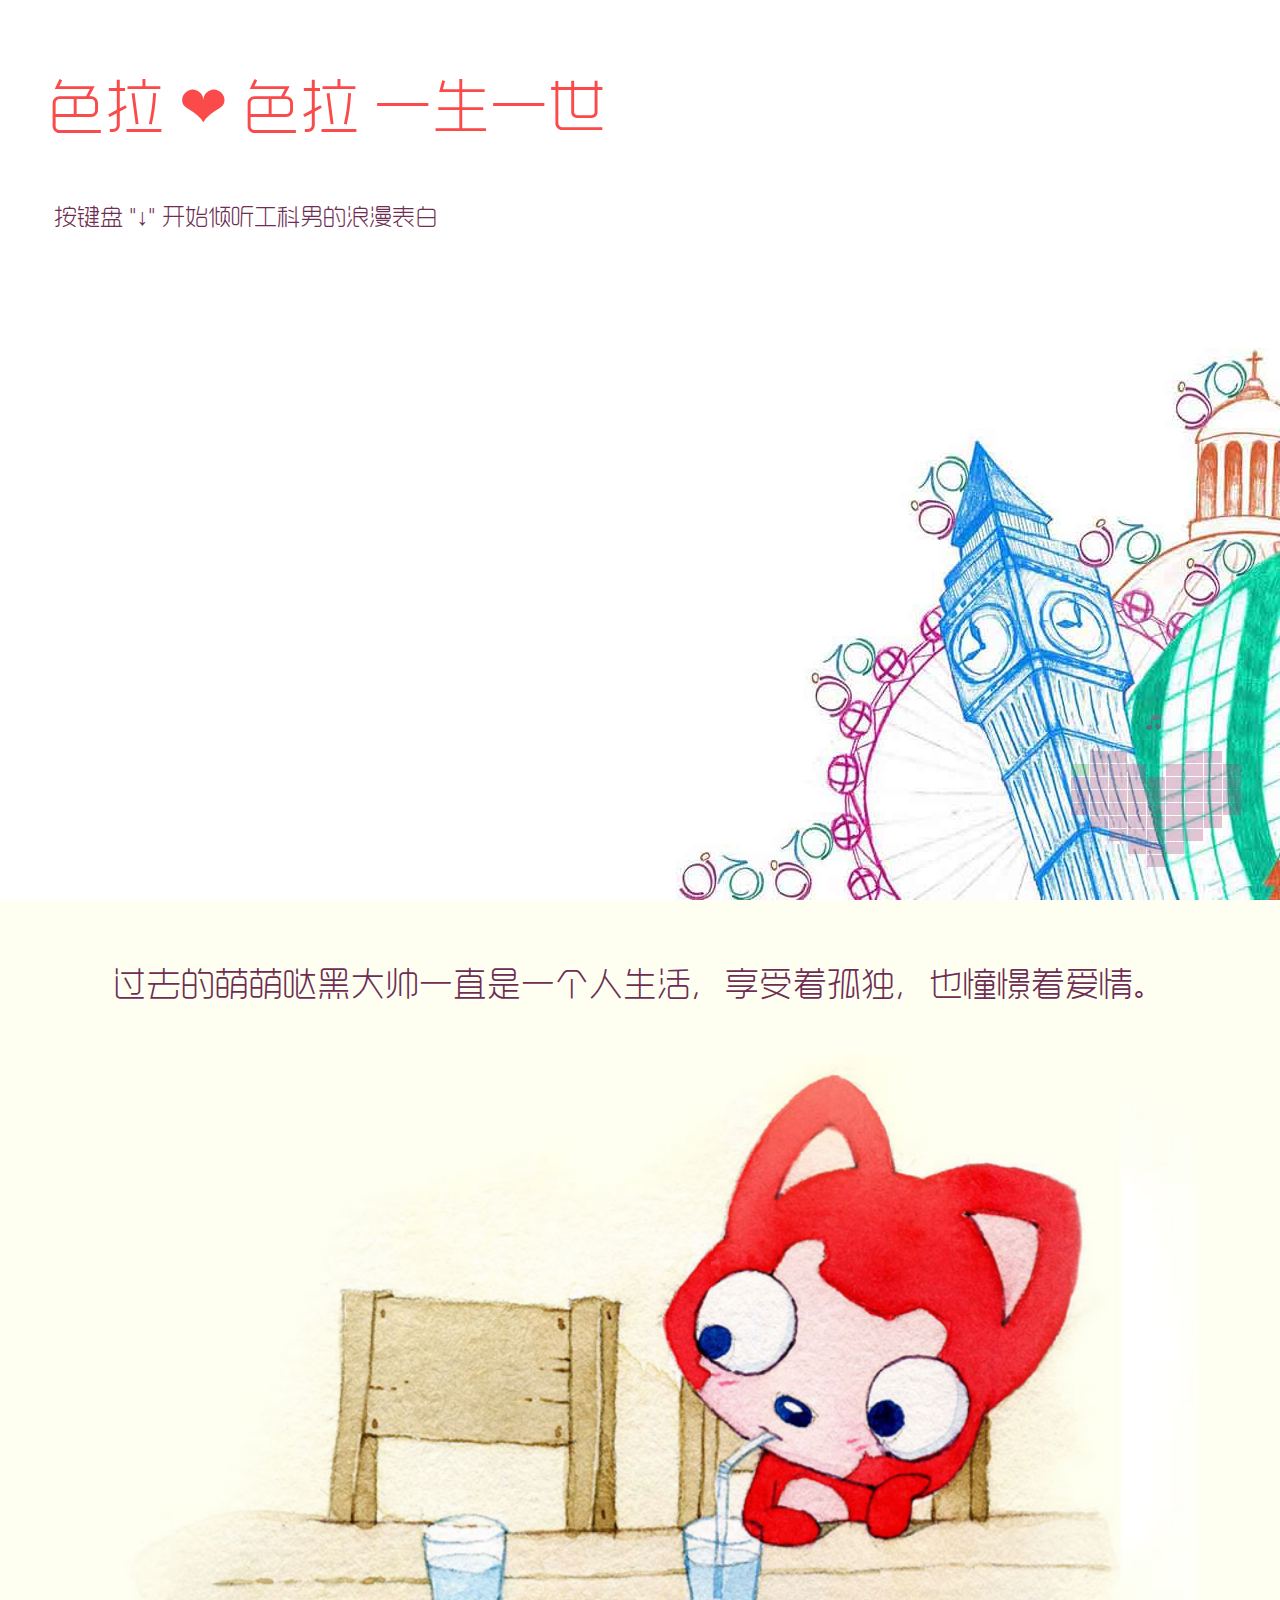
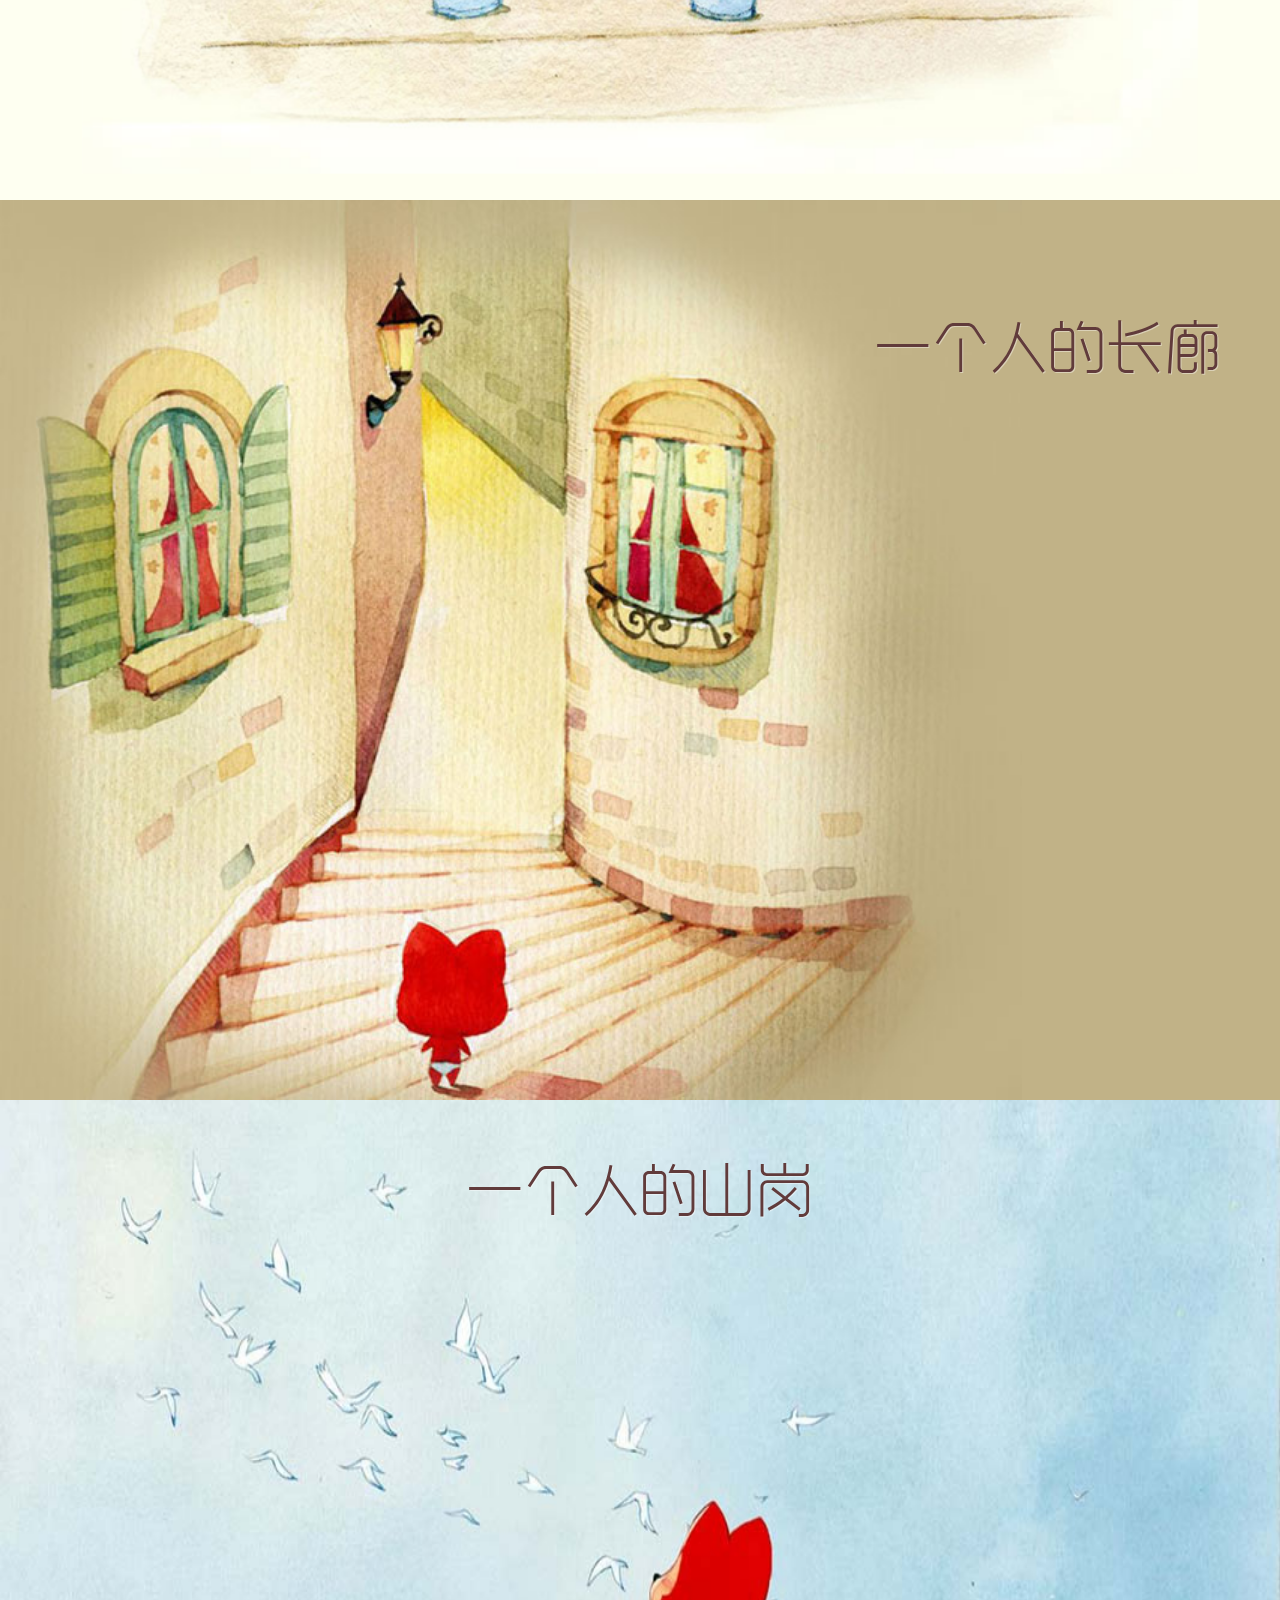
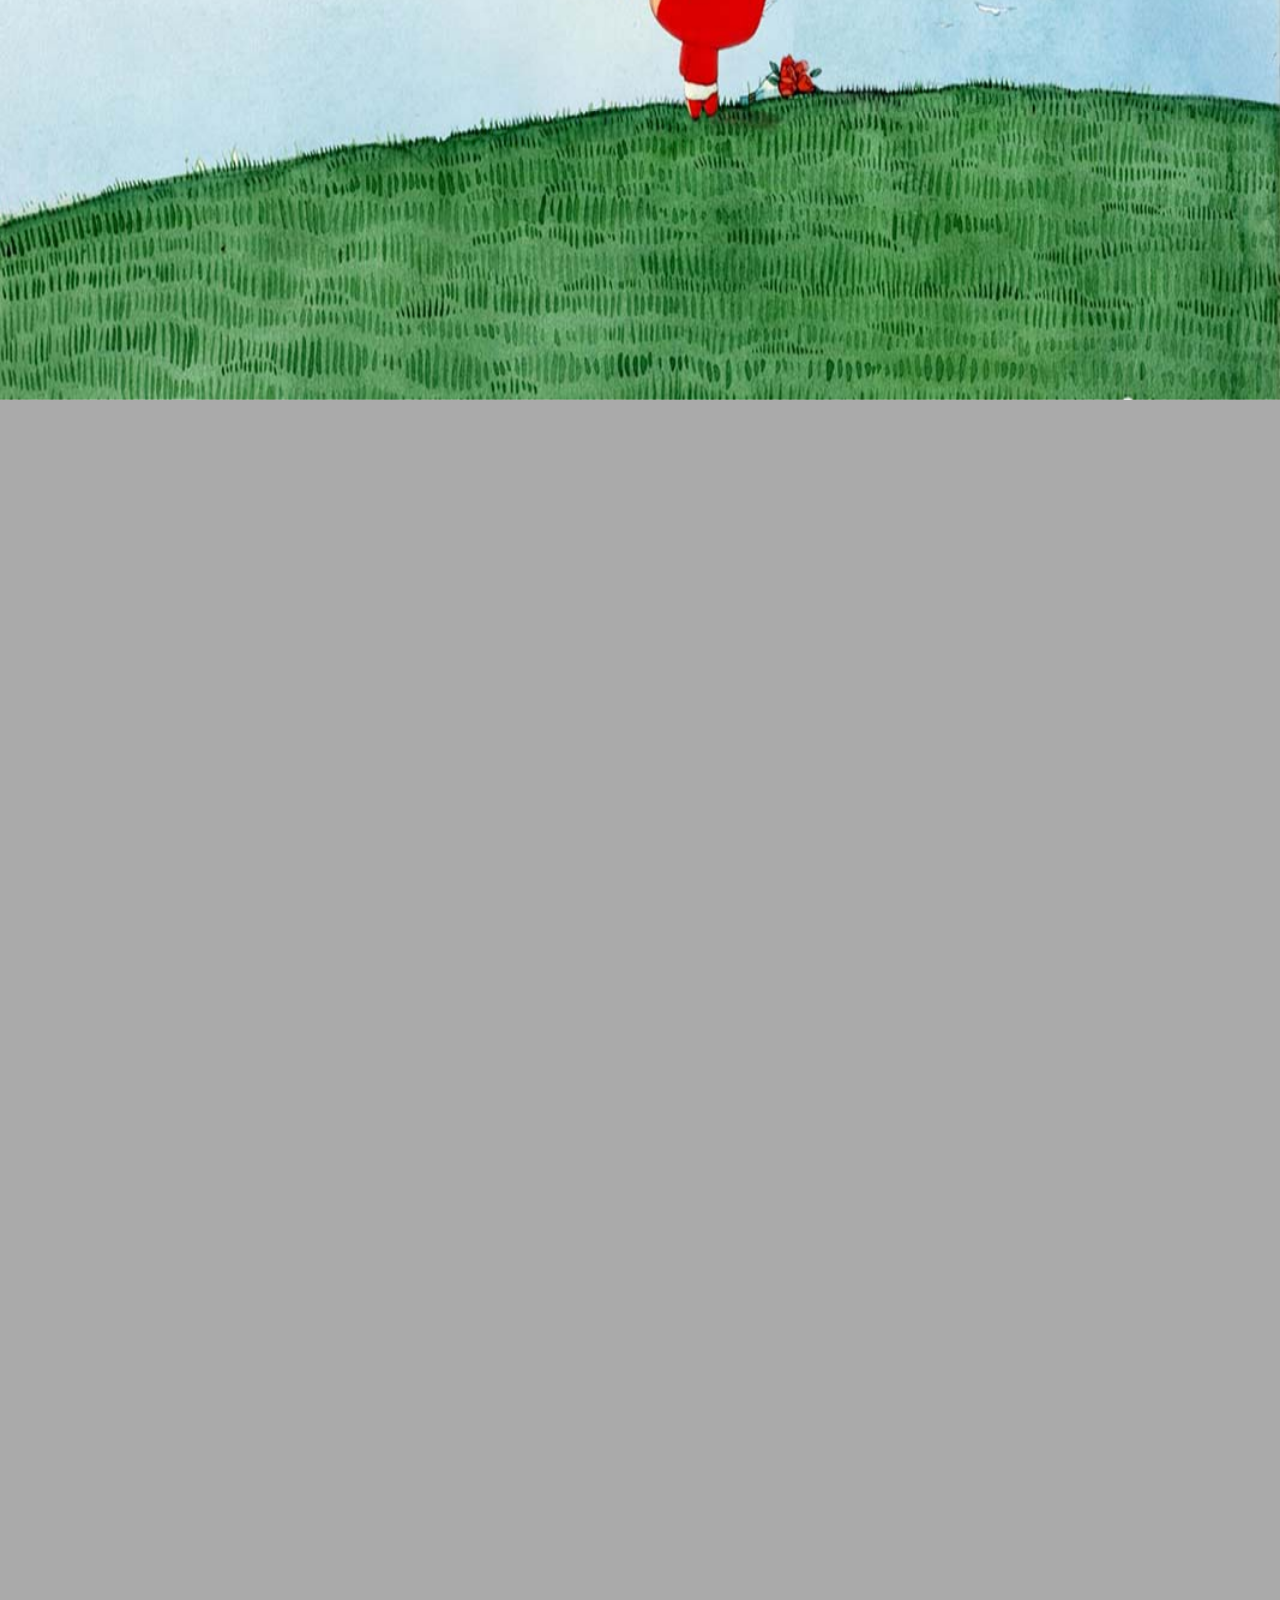
==== index.htm @ 1bc56879 "m" ====
<html><!DOCTYPE HTML>
<!--[if IE 6]>
<html id="ie6" class="ie ie6 lt-ie9">
<![endif]-->
<!--[if IE 7]>
<html id="ie7" class="ie ie7 lt-ie9">
<![endif]-->
<!--[if IE 8]>
<html id="ie8" class="ie ie8 lt-ie9">
<![endif]-->
<!--[if gte IE 9]>
<html class="ie ie9">
<![endif]-->
<!--[if !(IE)]><!-->
<html>
<!--<![endif]-->
<head>
	<meta http-equiv='Pragma' content='no-cache' />
	<meta charset="UTF-8">
	<meta name="viewport" content="width=device-width, minimum-scale=1.0, maximum-scale=1.0, user-scalable=no">
	<meta name="author" content="DSX,工科男表白,浪漫表白,表白网站">
	<meta name="description" content="这是萌萌哒黑大帅为色拉表白制作的表白网站">
	<title>色拉X LOVE 色拉X</title>
	<link rel="stylesheet" href="all.min.css" >
</head>
<body>
	<div class="flowtime">
		<div class="ft-section section-1" data-id="section-1">
			<div id="/section-1/page-1" class="ft-page page-1" data-id="page-1">
				<p class="text1"><span id="text-75" contenteditable="true">色拉</span> ❤ <span id="text-76" contenteditable="true">色拉</span> <span id="text-77" contenteditable="true">一生一世</span></p>
				<p class="text2">按键盘 "↓" <span id="text-78" contenteditable="true">开始倾听工科男的浪漫表白</span></p>
			</div>
			<div id="/section-1/page-2" class="ft-page page-2" data-id="page-2">
				<p class="top-text" id="text-1" contenteditable="true">过去的萌萌哒黑大帅一直是一个人生活，享受着孤独，也憧憬着爱情。</p>
				<img src="img/iali63.jpg" tppabs="img/iali63.jpg"  alt="过去的萌萌哒黑大帅一直是一个人生活，享受着孤独，也憧憬着爱情。" />
			</div>
			<div id="/section-1/page-3" class="ft-page page-3 left-img" data-id="page-3">
				<h2 class="text" id="text-2" contenteditable="true">一个人的长廊</h2>
				<img src="img/iali35.jpg" tppabs="img/iali35.jpg"  alt="一个人的长廊"/>
			</div>
			<div id="/section-1/page-4" class="ft-page page-4 full-img" data-id="page-4">
				<h2 class="center-text" id="text-3" contenteditable="true">一个人的山岗</h2>
				<img src="img/iali6.jpg" tppabs="img/iali6.jpg"  alt="一个人的山岗" />
			</div>
		</div>
		<div class="ft-section section-2" data-id="section-2">
			<div id="/section-2/page-1" class="ft-page page-5 full-img" data-id="page-1">
				<h2 class="center-text" id="text-4" contenteditable="true">一个人的地铁</h2>
				<img src="img/iali19.jpg" tppabs="img/iali19.jpg"  alt="一个人的地铁" />
			</div>
			<div id="/section-2/page-2" class="ft-page page-6" data-id="page-2">
				<h2 class="center-text" id="text-5" contenteditable="true">一个人的游乐场</h2>
				<img src="img/iali29.jpg" tppabs="img/iali29.jpg" alt="一个人的游乐场"/>
			</div>
			<div id="/section-2/page-3" class="ft-page page-7" data-id="page-3">
				<h3 id="text-6" contenteditable="true">但他依然乐观，微笑着，等待着</h3>
				<img src="img/iali60.jpg" tppabs="img/iali60.jpg"  alt="但他依然乐观，微笑着，等待着"/>
			</div>
			<div id="/section-2/page-4" class="ft-page page-8 full-img" data-id="page-4">
				<h3 id="text-7" contenteditable="true">生活难免有风风雨雨</h3>
				<img src="img/iali51.jpg" tppabs="img/iali51.jpg" alt="生活难免有风风雨雨" />
			</div>
			<div id="/section-2/page-5" class="ft-page page-9" data-id="page-5">
				<h3 id="text-8" contenteditable="true">他总是能够轻松的应对</h3>
				<img src="img/iali5.jpg" tppabs="img/iali5.jpg" />
			</div>
			<div id="/section-2/page-6" class="ft-page page-10" data-id="page-6">
				<h3 id="text-9" contenteditable="true">并且面带阳光、自信的笑容</h3>
				<img src="img/iali22.jpg" tppabs="img/iali22.jpg" />
			</div>
		</div>
		<div class="ft-section section-3" data-id="section-3">
			<div id="/section-3/page-1" class="ft-page page-11 full-img" data-id="page-1">
				<h3 id="text-10" contenteditable="true">生活也不会总是一帆风顺</h3>
				<img src="img/iali24.jpg" tppabs="img/iali24.jpg"  />
			</div>
			<div id="/section-3/page-2" class="ft-page page-12" data-id="page-2">
				<h3><span id="text-11" contenteditable="true">但他每次都能勇敢的面对</span><br /><span id="text-12" contenteditable="true">随时准备接受生活的挑战</span></h3>
				<img src="img/iali25.jpg" tppabs="img/iali25.jpg" />
			</div>
			<div id="/section-3/page-3" class="ft-page page-13" data-id="page-3">
				<img src="img/iali64.jpg" tppabs="img/iali64.jpg" alt='可是小明的爱情又在哪里呢？' />
				<h3 id="text-13" contenteditable="true">可是萌萌哒黑大帅的爱情又在哪里呢？</h3>
			</div>
			<div id="/section-3/page-4" class="ft-page page-14 left-img" data-id="page-4">
				<h3 id="text-14" contenteditable="true">在镜子里面吗？他不敢相信</h3>
				<img src="img/iali46.jpg" tppabs="img/iali46.jpg" />
			</div>
			<div id="/section-3/page-5" class="ft-page page-15 left-img" data-id="page-5">
				<h3><span id="text-15" contenteditable="true">他去问大树，我的爱情在哪里？</span><br /><span id="text-16" contenteditable="true">大树告诉他，也许就在不远的地方</span></h3>
				<img src="img/iali45.jpg" tppabs="img/iali45.jpg" />
			</div>
			<div id="/section-3/page-6" class="ft-page page-16 left-img" data-id="page-6">
				<h3><span id="text-17" contenteditable="true">于是，萌萌哒黑大帅一个人继续向前走</span><br /><span id="text-18" contenteditable="true">走在茫茫的雪地上</span></h3>
				<img src="img/iali66.jpg" tppabs="img/iali66.jpg" />
			</div>
			<div id="/section-3/page-7" class="ft-page page-17 top-text" data-id="page-7">
				<h3 id="text-19" contenteditable="true">直到有一天萌萌哒黑大帅与色拉相遇了</h3>
				<img src="img/iali16.jpg" tppabs="img/iali16.jpg" />
			</div>
		</div>
		<div class="ft-section section-4" data-id="section-4">
			<div id="/section-4/page-1" class="ft-page page-18 full-img" data-id="page-1">
				<p class="text" id="text-20" contenteditable="true">萌萌哒黑大帅喜欢色拉，非常非常的喜欢，因为色拉的出现，萌萌哒黑大帅脸上有了更加灿烂的笑容</p>
				<img src="img/iali11.jpg" tppabs="img/iali11.jpg"  />
			</div>
			<div id="/section-4/page-2" class="ft-page page-19" data-id="page-2">
				<h3 id="text-21" contenteditable="true">可是色拉会喜欢萌萌哒黑大帅吗？</h3>
				<img src="img/iali75.jpg" tppabs="img/iali75.jpg" />
			</div>
			<div id="/section-4/page-3" class="ft-page page-20" data-id="page-3">
				<img src="img/iali59.png" tppabs="img/iali59.png" />
				<h3 id="text-22" contenteditable="true">萌萌哒黑大帅想。。。</h3>
				<img src="img/iali9.jpg" tppabs="img/iali9.jpg" />
			</div>
			<div id="/section-4/page-4" class="ft-page page-21" data-id="page-4">
				<h3 id="text-23" contenteditable="true">萌萌哒黑大帅想和色拉在一起</h3>
				<img src="img/iali59.png" tppabs="img/iali59.png" />
			</div>
			<div id="/section-4/page-5" class="ft-page page-22 left-img" data-id="page-5">
				<h3 id="text-24" contenteditable="true">然后萌萌哒黑大帅会经常去找色拉</h3>
				<img src="img/iali4.jpg" tppabs="img/iali4.jpg" />
			</div>
			<div id="/section-4/page-6" class="ft-page page-23 left-img" data-id="page-6">
				<h3 id="text-25" contenteditable="true">然后两个人一起出去玩</h3>
				<img src="img/iali44.jpg" tppabs="img/iali44.jpg" />
			</div>
			<div id="/section-4/page-7" class="ft-page page-24 full-img" data-id="page-7">	
				<h3 id="text-26" contenteditable="true">晚上萌萌哒黑大帅会把色拉送回家</h3>
				<img src="img/iali32.jpg" tppabs="img/iali32.jpg" />
			</div>
		</div>
		<div class="ft-section section-5" data-id="section-5">
			<div id="/section-5/page-1" class="ft-page page-25 left-img" data-id="page-1">
				<h3><span id="text-27" contenteditable="true">直到很晚</span><br /><span id="text-28" contenteditable="true">色拉再一个人回家</span></h3>
				<img src="img/iali37.jpg" tppabs="img/iali37.jpg" />
			</div>
			<div id="/section-5/page-2" class="ft-page page-26 top-text" data-id="page-2">
				<h3 id="text-29" contenteditable="true">然后高兴地进入梦乡，在梦中还会和色拉在一起</h3>
				<img src="img/iali10.gif" tppabs="img/iali10.gif" />
			</div>
			<div id="/section-5/page-3" class="ft-page page-27" data-id="page-3">
				<h3 id="text-30" contenteditable="true">萌萌哒黑大帅想成为了色拉的逛街助手</h3>
				<img src="img/iali67.jpg" tppabs="img/iali67.jpg"  />
			</div>
			<div id="/section-5/page-4" class="ft-page page-28" data-id="page-4">
				<h3 id="text-31" contenteditable="true">然后，萌萌哒黑大帅和色拉一起去很多地方玩</h3>
				<img src="img/iali40.jpg" tppabs="img/iali40.jpg" />
			</div>
			<div id="/section-5/page-5" class="ft-page page-29" data-id="page-5">
				<h3 id="text-32" contenteditable="true">萌萌哒黑大帅也想和色拉一块成为一对吃货</h3>
				<img src="img/iali12.jpg" tppabs="img/iali12.jpg" />
			</div>
			<div id="/section-5/page-6" class="ft-page page-30" data-id="page-6">
				<h3 id="text-33" contenteditable="true">再然后，他们会搬到了一起</h3>
				<img src="img/iali76.gif" tppabs="img/iali76.gif" />
			</div>
			<div id="/section-5/page-7" class="ft-page page-31" data-id="page-7">
				<h3 id="text-34" contenteditable="true">再然后，色拉会开始学习她的技能</h3>
				<img src="img/iali77.jpg" tppabs="img/iali77.jpg" />
			</div>
		</div>
		<div class="ft-section section-6" data-id="section-6">
			<div id="/section-6/page-1" class="ft-page page-32" data-id="page-1">
				<h3 id="text-35" contenteditable="true">煮饭</h3>
				<img src="img/iali62.jpg" tppabs="img/iali62.jpg"  />
			</div>
			<div id="/section-6/page-2" class="ft-page page-33 top-text" data-id="page-2">
				<h3 id="text-36" contenteditable="true">那时候，每天早上，他们吃着自己做的美食</h3>
				<img src="img/iali3.jpg" tppabs="img/iali3.jpg" />
			</div>
			<div id="/section-6/page-3" class="ft-page page-34 left-img" data-id="page-3">
				<h3 id="text-37" contenteditable="true">然后在同一个站台，高高兴兴的一起上班</h3>
			</div>
			<div id="/section-6/page-4" class="ft-page page-35" data-id="page-4">
				<h3><span id="text-38" contenteditable="true">萌萌哒黑大帅会感觉自己好幸福。</span><br /><span id="text-39" contenteditable="true">因为自己有了家</span><br /><span id="text-40" contenteditable="true">那个有色拉在的地方</span></h3>
				<img src="img/iali8.gif" tppabs="img/iali8.gif" />
			</div>
			<div id="/section-6/page-5" class="ft-page page-36 full-img" data-id="page-5">
				<h3 id="text-41" contenteditable="true">他们可能偶尔也会吵架</h3>
				<img src="img/iali31.jpg" tppabs="img/iali31.jpg" />
			</div>
			<div id="/section-6/page-6" class="ft-page page-37 left-img" data-id="page-6">
				<h3 id="text-42" contenteditable="true">萌萌哒黑大帅不想这样</h3>
				<img src="img/iali49.jpg" tppabs="img/iali49.jpg" />
			</div>
			<div id="/section-6/page-7" class="ft-page page-38 bottom-text" data-id="page-7">
				<img src="img/iali21.jpg" tppabs="img/iali21.jpg" />
				<h3 id="text-43" contenteditable="true">一定是我有什么做的不对，萌萌哒黑大帅会这么想</h3>
			</div>
		</div>
		<div class="ft-section section-7" data-id="section-7">
			<div id="/section-7/page-1" class="ft-page page-39 left-img" data-id="page-1">
				<h3 id="text-44" contenteditable="true">如果没有色拉在身边，窗外就没有风景</h3>
				<img src="img/iali2.jpg" tppabs="img/iali2.jpg" />
			</div>
			<div id="/section-7/page-2" class="ft-page page-40" data-id="page-2">
				<h3 id="text-45" contenteditable="true">如果没有色拉在身后</h3>
				<img src="img/iali14.jpg" tppabs="img/iali14.jpg"  />
			</div>
			<div id="/section-7/page-3" class="ft-page page-41" data-id="page-3">
				<img src="img/iali30_1.jpg" tppabs="img/iali30_1.jpg" class='img1'/>
				<img src="img/iali30_2.jpg" tppabs="img/iali30_2.jpg" class='img2'/>
				<h3 id="text-46" contenteditable="true"> 萌萌哒黑大帅又怎会飞的更高更远</h3>
			</div>
			<div id="/section-7/page-4" class="ft-page page-42" data-id="page-4">
				<h3><span id="text-47" contenteditable="true">萌萌哒黑大帅不想这样。他要为色拉改变自己</span><br /><span id="text-48" contenteditable="true">色拉不知道色拉喜欢什么，但他一定会满足她的一切。</span></h3>
				<img src="img/iali69.jpg" tppabs="img/iali69.jpg"  />
			</div>
			<div id="/section-7/page-5" class="ft-page page-43" data-id="page-5">
				<img src="img/iali42.jpg" tppabs="img/iali42.jpg" />
				<h3 id="text-49" contenteditable="true">我愿意一直陪伴着你</h3>
			</div>
			<div id="/section-7/page-6" class="ft-page page-44 left-img" data-id="page-6">
				<h3><span id="text-50" contenteditable="true">爱情就像花草一样</span><br /><span id="text-51" contenteditable="true">需要用包容来浇灌</span></h3>
				<img src="img/iali0.jpg" tppabs="img/iali0.jpg" />
			</div>
			<div id="/section-7/page-7" class="ft-page page-45 left-img" data-id="page-7">
				<h3><span id="text-52" contenteditable="true">直到一天，萌萌哒黑大帅不想让自己后悔</span><br /><span id="text-53" contenteditable="true">色拉开始准备一份惊喜</span></h3>
				<img src="img/iali18.jpg" tppabs="img/iali18.jpg" />
			</div>
		</div>
		<div class="ft-section section-8" data-id="section-8">
			<div id="/section-8/page-1" class="ft-page page-46" data-id="page-1">
				<img src="img/iali57.gif" tppabs="img/iali57.gif" />
				<h3>
					<span id="text-54" contenteditable="true">看着惊喜一点点准备好了</span>
					<span id="text-55" contenteditable="true">萌萌哒黑大帅好开心</span>
					<span id="text-56" contenteditable="true">因为他想象着色拉看到时</span>
					<span id="text-57" contenteditable="true">开心的样子</span>
				</h3>
			</div>
			<div id="/section-8/page-2" class="ft-page page-47 top-text" data-id="page-2">
				<img src="img/iali58.jpg" tppabs="img/iali58.jpg" />
				<h3>
					<span id="text-58" contenteditable="true">想想未来他们或许</span>
                    <span id="text-59" contenteditable="true">会有一辈子</span>
					<span id="text-59" contenteditable="true">色拉好开心</span>
					<span id="text-60" contenteditable="true">或许他可以和色拉一起</span>
					<span id="text-61" contenteditable="true">去全世界好多地方玩</span></h3>
				
			</div>
			<div id="/section-8/page-3" class="ft-page page-48 left-img" data-id="page-3">
				<p><span id="text-62" contenteditable="true">萌萌哒黑大帅也会继续努力</span><br /><span id="text-63" contenteditable="true">为了他和色拉的梦之城堡</span></p>
				<img src="img/iali65.jpg" tppabs="img/iali65.jpg"  />
			</div>
			<div id="/section-8/page-4" class="ft-page page-49 full-img" data-id="page-4">
			<img src="img/iali71.jpg" tppabs="img/iali71.jpg" />
				<p class="text">
					<span class='text' id="text-64" contenteditable="true">萌萌哒黑大帅很幸福，因为他遇到了色拉。他相信后面的每天都会是快乐的</span><br />
					<span class='text' id="text-65" contenteditable="true">简简单单，体会与色拉在一起的每一个刻</span>
				</p>
			</div>
			<div id="/section-8/page-5" class="ft-page page-50" data-id="page-5">
				<p class='text' id="text-66" contenteditable="true">萌萌哒黑大帅想和色拉一起过幸福的生活</p>
				<img src="img/iali50_1.jpg" tppabs="img/iali50_1.jpg" class='img1' />
				<img src="img/iali50_2.jpg" tppabs="img/iali50_2.jpg" class='img2' />
			</div>
			<div id="/section-8/page-6" class="ft-page page-51" data-id="page-6">
				<p>
					<span id="text-67" contenteditable="true">永远有多远？</span><br />
					<span id="text-68" contenteditable="true">比时间多一秒就是永远，我会永远爱你</span><br />
					<span id="text-69" contenteditable="true">世界有多大？</span><br />
					<span id="text-70" contenteditable="true">你走到哪里，世界就有多大</span>
					</p>
			</div>
		</div>
		<div class="ft-section section-9" data-id="section-9">
			<div id="/section-9/page-1" class="ft-page page-52 full-img" data-id="page-1">
				<h3 id="text-71" contenteditable="true">如果三年后你注定是我女朋友，你何不提早行使你的权利</h3>
				<img src="img/iali20.jpg" tppabs="img/iali20.jpg"  />
			</div>
			<div id="/section-9/page-2" class="ft-page page-53" data-id="page-2">
				<img src="img/iali68.jpg" tppabs="img/iali68.jpg" alt='happy birthday' />
				<h3 id="text-72" contenteditable="true">我爱你</h3>
			</div>
			<div id="/section-9/page-3" class="ft-page page-54 center-img" data-id="page-3" >
				<div class="center-img">I love you</div>
			</div>
			<div id="/section-9/page-4" class="ft-page page-55 right-img" data-id="page-4">
				<img src="img/14915.jpg" tppabs="img/14915.jpg" />
				<p class="text">
					<span id="text-73" contenteditable="true">我相信，萌萌哒黑大帅和色拉的故事会一直继续下去。</span><br />
					<span id="text-74" contenteditable="true">无论精彩、平淡都会是他们喜欢的。</span><br />
                    <span id="text-74" contenteditable="true">色拉，我爱你</span><br />
					<br />
					<br />
					<span> -- 按“Esc"键有惊喜</span>
				</p>				
			</div>
		</div>
	</div>
	<div class="nojavascript">您的浏览器禁用了javascript，无法正常浏览本页面</div>
	

	<audio id="bgmMusic" src="lovebgm.mp3" autoplay="autoplay" loop preload="auto" type="audio/mp3"></audio>

	
	<script src="jquery.min.js" tppabs="http://libs.baidu.com/jquery/1.8.3/jquery.min.js"></script>
	<script src="all.min.js" ></script>
	<script src="love.min.js" ></script>
	<div class="mPower"><span id="on" title="点击暂停" style=""></span><span id="off" title="点击播放"  style=""></span></div>

	
</body>
</html>
---- all.min.css ----
html,body,div,span,applet,object,iframe,h1,h2,h3,h4,h5,h6,p,blockquote,pre,a,abbr,acronym,address,big,cite,code,del,dfn,em,img,ins,kbd,q,s,samp,small,strike,strong,sub,sup,tt,var,b,u,i,center,dl,dt,dd,ol,ul,li,fieldset,form,label,legend,table,caption,tbody,tfoot,thead,tr,th,td,article,aside,canvas,details,embed,figure,figcaption,footer,header,hgroup,menu,nav,output,ruby,section,summary,time,mark,audio,video {
	margin:0;
	padding:0;
	border:0;
	font-size:100%;
	font:inherit;
	vertical-align:baseline
}
article,aside,details,figcaption,figure,footer,header,hgroup,menu,nav,section {
	display:block
}
body {
	line-height:1
}
strong,b {
	font-weight:bold
}
ol,ul {
	list-style:none
}
blockquote,q {
	quotes:none
}
blockquote:before,blockquote:after,q:before,q:after {
	content:'';
	content:none
}
table {
	border-collapse:collapse;
	border-spacing:0
}
html,body {
	width:100%;
	height:100%;
	-webkit-text-size-adjust:none
}
body {
	white-space:nowrap
}
.nojavascript {
	position:fixed;
	top:0;
	width:100%;
	text-align:center;
	font-size:3em;
}
.flowtime {
	font-size:0;
	width:100%;
	height:100%;
	-o-transform-origin:0 0;
	-ms-transform-origin:0 0;
	-moz-transform-origin:0 0;
	-webkit-transform-origin:0 0;
	transform-origin:0 0;
	-o-transform:translateZ(0);
	-ms-transform:translateZ(0);
	-moz-transform:translateZ(0);
	-webkit-transform:translateZ(0);
	transform:translateZ(0);
	-o-backface-visibility:hidden;
	-ms-backface-visibility:hidden;
	-moz-backface-visibility:hidden;
	-webkit-backface-visibility:hidden;
	backface-visibility:hidden;
	-o-transition:-o-transform .5s cubic-bezier(.77,.10,.22,1);
	-moz-transition:-moz-transform .5s cubic-bezier(.77,.10,.22,1);
	-webkit-transition:-webkit-transform .5s cubic-bezier(.77,.10,.22,1);
	transition:transform .5s cubic-bezier(.77,.10,.22,1)
}
.flowtime.no-transition {
	-o-transition:-o-transform 0s;
	-moz-transition:-moz-transform 0s;
	-webkit-transition:-webkit-transform 0s;
	transition:transform 0s
}
.ft-section {
	width:100%;
	height:100%;
	position:relative;
	-o-transform:translateZ(0);
	-ms-transform:translateZ(0);
	-moz-transform:translateZ(0);
	-webkit-transform:translateZ(0);
	transform:translateZ(0)
}
.ft-section,.ft-section-thumb {
	font-size:16px;
	font-size:1rem;
	white-space:normal;
	display:inline-block;
	vertical-align:top
}
.ft-page {
	-moz-box-sizing:border-box;
	-webkit-box-sizing:border-box;
	box-sizing:border-box;
	width:100%;
	height:100%;
	position:relative;
	z-index:auto;
	-o-transform:translateZ(0);
	-ms-transform:translateZ(0);
	-moz-transform:translateZ(0);
	-webkit-transform:translateZ(0);
	transform:translateZ(0)
}
.ft-page.actual {
	z-index:100
}
.ft-overview .ft-page {
	cursor:pointer;
	-o-transition:all .5s cubic-bezier(.77,.10,.22,1);
	-moz-transition:all .5s cubic-bezier(.77,.10,.22,1);
	-webkit-transition:all .5s cubic-bezier(.77,.10,.22,1);
	transition:all .5s cubic-bezier(.77,.10,.22,1);
	-o-transform:scale(0.95);
	-ms-transform:scale(0.95);
	-moz-transform:scale(0.95);
	-webkit-transform:scale(0.95);
	transform:scale(0.95);
	-o-transform-origin:50% 50%;
	-ms-transform-origin:50% 50%;
	-moz-transform-origin:50% 50%;
	-webkit-transform-origin:50% 50%;
	transform-origin:50% 50%
}
.ft-overview .ft-page * {
	pointer-events:none
}
.ft-absolute-nav {
	overflow:hidden
}
.ft-absolute-nav .flowtime {
	position:absolute
}
.ft-fragment {
	opacity:0;
	-o-transition:all .3s cubic-bezier(.77,.10,.22,1);
	-moz-transition:all .3s cubic-bezier(.77,.10,.22,1);
	-webkit-transition:all .3s cubic-bezier(.77,.10,.22,1);
	transition:all .3s cubic-bezier(.77,.10,.22,1);
	-o-transform:translateZ(0);
	-ms-transform:translateZ(0);
	-moz-transform:translateZ(0);
	-webkit-transform:translateZ(0);
	transform:translateZ(0)
}
.ft-fragment.revealed.step {
	opacity:.3
}
.ft-fragment.revealed.shy {
	opacity:0
}
.ft-fragment.revealed,.ft-fragment.revealed-temp,.ft-fragment.revealed.actual {
	opacity:1
}
.ft-default-progress {
	position:fixed;
	bottom:16px;
	bottom:1rem;
	right:16px;
	right:1rem;
	z-index:1000;
	opacity:.3;
	-o-transition:all .5s cubic-bezier(.77,.10,.22,1);
	-moz-transition:all .5s cubic-bezier(.77,.10,.22,1);
	-webkit-transition:all .5s cubic-bezier(.77,.10,.22,1);
	transition:all .5s cubic-bezier(.77,.10,.22,1)
}
.ft-default-progress:hover {
	opacity:1
}
.ft-overview .ft-default-progress {
	opacity:0;
	pointer-events:none
}
.ft-page-thumb {
	-moz-box-sizing:border-box;
	-webkit-box-sizing:border-box;
	box-sizing:border-box;
	width:18px;
	height:12px;
	margin-right:1px;
	margin-bottom:1px;
	background-color:rgba(0,0,0,0.7);
	cursor:pointer;
	-o-transition:all .3s cubic-bezier(.77,.10,.22,1);
	-moz-transition:all .3s cubic-bezier(.77,.10,.22,1);
	-webkit-transition:all .3s cubic-bezier(.77,.10,.22,1);
	transition:all .3s cubic-bezier(.77,.10,.22,1)
}
.ft-page-thumb:hover {
	background-color:rgba(255,255,255,0.7)
}
.ft-page-thumb.actual {
	background-color:rgba(255,255,255,0.5);
	border:1px solid #fff
}
img {
	-o-transform:translate3d(0,0,0);
	-ms-transform:translate3d(0,0,0);
	-moz-transform:translate3d(0,0,0);
	-webkit-transform:translate3d(0,0,0);
	transform:translate3d(0,0,0);
	-o-backface-visibility:hidden;
	-ms-backface-visibility:hidden;
	-moz-backface-visibility:hidden;
	-webkit-backface-visibility:hidden;
	backface-visibility:hidden
}
.parallax {
	position:relative;
	-o-transition:all .5s cubic-bezier(.50,.10,.50,1);
	-moz-transition:all .5s cubic-bezier(.50,.10,.50,1);
	-webkit-transition:all .5s cubic-bezier(.50,.10,.50,1);
	transition:all .5s cubic-bezier(.50,.10,.50,1)
}
.ft-overview .parallax {
	-o-transform:translate3d(0,0,0)!important;
	-ms-transform:translate3d(0,0,0)!important;
	-moz-transform:translate3d(0,0,0)!important;
	-webkit-transform:translate3d(0,0,0)!important;
	transform:translate3d(0,0,0)!important
}
@font-face {
	font-family:'RuiHeiXiTi';
	src:url('fonts/RuiHeiXiTi.otf') format('truetype');
	font-weight:bold;
	font-style:normal
}
html {
	font-size:100%;
	line-height:1.5rem;
	background-color:#aaa;
	color:#6e2d52;
	text-shadow:1px 1px 0 rgba(255,255,255,0.4)
}
body,button {
	font-family:"RuiHeiXiTi",sans-serif
}
.navigation,.credits,.switches {
	display:none
}
.ft-page {
	padding:1em;
	background-color:#fed1ea;
	text-align:center
}
.flowtime h1,.flowtime h2,.flowtime h3,.flowtime h4,.flowtime h5,.flowtime h6,.flowtime p,.flowtime ul,.flowtime ol,.flowtime dl,.flowtime li,.flowtime dt,.flowtime dd {
	display:block;
	-o-transition:all .3s cubic-bezier(.77,.10,.22,1);
	-moz-transition:all .3s cubic-bezier(.77,.10,.22,1);
	-webkit-transition:all .3s cubic-bezier(.77,.10,.22,1);
	transition:all .3s cubic-bezier(.77,.10,.22,1)
}
.flowtime h1,.flowtime h2,.flowtime h3,.flowtime h4,.flowtime h5,.flowtime h6 {
	font-weight:bold;
	color:#613b3b;
	padding-top:1em
}
.flowtime h1 {
	font-size:4rem;
	line-height:4.3rem
}
.flowtime h2 {
	font-size:3rem;
	line-height:3.3rem
}
.flowtime h3 {
	font-size:2.5rem;
	line-height:3rem
}
.flowtime h4,.flowtime h5,.flowtime h6 {
	font-size:1.75rem;
	line-height:2rem
}
.flowtime p {
	font-size:1.75rem;
	line-height:2rem;
	margin:2rem 0
}
.flowtime ul,.flowtime ol,.flowtime dl {
	font-size:1.75rem;
	line-height:2rem;
	margin:2rem 0
}
.flowtime ul,.flowtime ol,.flowtime dl {
	margin:0 2rem
}
.flowtime li,.flowtime dd {
	line-height:1.75rem;
	margin-bottom:1rem;
	position:relative
}
.flowtime dt {
	position:relative
}
.flowtime ul li:before,.flowtime dl dt:before {
	content:"\2022";
	text-align:right;
	color:#fd0;
	margin-right:.5rem;
	display:inline-block;
	position:absolute;
	left:-1rem
}
.flowtime ol {
	counter-reset:list
}
.flowtime ol li:before {
	content:counter(list) ".";
	counter-increment:list;
	font-size:.75em;
	color:#fd0;
	margin-right:.5rem;
	display:inline-block;
	position:relative;
	top:-0.075em
}
.flowtime dl dd {
	font-size:.8em;
	margin-left:1rem
}
.flowtime small {
	font-size:.6em;
	vertical-align:middle
}
.flowtime pre,.flowtime code {
	font-family:monospace;
	margin:1rem 0
}
.flowtime strong {
	font-weight:bold;
	color:#fd0;
	text-shadow:1px 2px 0 #000,1px -1px 0 rgba(0,0,0,0.3),-1px -1px 0 rgba(0,0,0,0.3),-1px 1px 0 rgba(0,0,0,0.3)
}
.flowtime q {
	quotes:"“" "”"
}
.flowtime q:before {
	content:open-quote
}
.flowtime q:after {
	content:close-quote
}
.flowtime blockquote {
	font-size:1.5rem;
	margin:1.5rem 2rem;
	padding:1rem;
	background-color:rgba(0,0,0,0.3);
	border-left:.5rem solid rgba(255,255,255,0.5);
	border-radius:.5rem
}
.flowtime q,.flowtime cite,.flowtime blockquote {
	font-style:italic
}
.flowtime .small {
	font-size:.6em
}
.flowtime .attention {
	color:red;
	text-shadow:1px 2px 0 #000,1px -1px 0 rgba(0,0,0,0.3),-1px -1px 0 rgba(0,0,0,0.3),-1px 1px 0 rgba(0,0,0,0.3)
}
.flowtime sup {
	font-size:.7em;
	position:relative;
	top:-0.5em
}
.flowtime a,.flowtime a:link,.flowtime a:visited,.flowtime a:active,.flowtime a:focus {
	color:#666;
	text-decoration:none
}
.flowtime a:hover {
	color:#666;
	text-decoration:underline
}
.flowtime a:hover img,.flowtime a:active img,.flowtime a:focus img {
	-webkit-box-shadow:1px 2px 10px 5px rgba(0,0,0,0.5);
	box-shadow:1px 2px 10px 5px rgba(0,0,0,0.5)
}
.flowtime .stack {
	width:100%;
	height:100%;
	margin:1rem 0;
	position:relative
}
.flowtime .stacked {
	width:100%;
	position:absolute;
	top:0;
	left:0
}
.flowtime img {
	max-width:100%;
	max-height:100%;
	display:block;
	margin:0 auto
}
.flowtime .stack-center {
	text-align:center;
	white-space:nowrap;
	position:absolute;
	top:2rem;
	right:2rem;
	bottom:2rem;
	left:2rem
}
.flowtime .stack-center:before {
	content:"";
	height:100%;
	display:inline-block;
	vertical-align:middle
}
.flowtime .stack-center .stacked-center {
	white-space:normal;
	max-width:100%;
	max-height:100%;
	display:inline-block;
	vertical-align:middle
}
@media screen and (min-height:41em) and (min-width:80em) {
	html {
	font-size:120%
}
}@media screen and (min-height:50em) and (min-width:90em) {
	html {
	font-size:140%
}
}@media screen and (max-device-height:578px) {
	html {
	font-size:50%
}
}.parallax-demo {
	overflow:hidden
}
.parallax-demo .kingmix {
	position:absolute;
	left:20%;
	bottom:-10%;
	z-index:50
}
.parallax-demo .sax {
	position:absolute;
	left:6%;
	bottom:-18%;
	z-index:40
}
.parallax-demo .tone {
	position:absolute;
	left:49%;
	bottom:-32%;
	z-index:30
}
.ft-overview .section-1 {
	margin-top:0
}
.ft-overview .section-2 {
	margin-top:-40%
}
.ft-overview .section-3 {
	margin-top:-40%
}
.ft-overview .section-4 {
	margin-top:0
}
.ft-overview .section-5 {
	margin-top:60%
}
.ft-overview .section-6 {
	margin-top:0
}
.ft-overview .section-7 {
	margin-top:-40%
}
.ft-overview .section-8 {
	margin-top:-40%
}
.ft-overview .section-9 {
	margin-top:0
}
.ft-page-thumb {
	background-color:#a54479
}
.ft-page-thumb.actual {
	background-color:#44a54a;
	border:0
}
.ft-default-progress {
	bottom:3rem;
	right:2rem
}
.thumb-section-0 {
	position:relative;
	top:13px
}
.thumb-section-3 {
	position:relative;
	top:13px
}
.thumb-section-4 {
	position:relative;
	top:26px
}
.thumb-section-5 {
	position:relative;
	top:13px
}
.thumb-section-8 {
	position:relative;
	top:13px
}
.thumb-section-8 {
	position:relative;
	top:13px
}
.left-img {
	padding:0;
	text-align:left
}
.left-img img {
	position:absolute;
	left:0;
	top:0;
	height:100%;
	z-index:1
}
.left-img p,.left-img h3,.left-img .text {
	position:absolute;
	top:1em;
	right:1em;
	z-index:2;
	text-align:right
}
.full-img {
	padding:0
}
.full-img img {
	width:100%;
	height:100%
}
.full-img h3,.full-img .text,.full-img .center-text {
	position:absolute;
	width:100%;
	text-align:center;
	z-index:2
}
.right-img {
	padding:0;
	text-align:left
}
.right-img img,.right-img .text {
	position:absolute
}
.right-img img {
	margin:0;
	height:100%;
	right:0;
	top:0;
	z-index:1
}
.right-img .text {
	left:0;
	top:0;
	z-index:2;
	padding:2em
}
.center-img {
	width:100%;
	height:100%;
	background-position:center center;
	background-repeat:no-repeat
}
.top-text {
	padding:0
}
.bottom-text h3 {
	height:10%;
	padding-bottom:10%
}
.bottom-text img {
	height:80%
}
.page-1 {
	background:#fff url(img/iali53.jpg) bottom right no-repeat;
	text-align:left
}
.page-1 p {
	font-size:1em
}
.page-1 img {
	margin:1em auto 0 1em
}
.page-1 .text1 {
	font-size:3em;
	color:#FA4A4A;
	line-height:2em;
	margin:0.5em 0 0 0.5em
}
.page-1 .text2 {
	font-size:1.2em;
	margin:1.5em 0 0 1.5em
}
.flowtime .page-1 a {
	color:#6e2626
}
.page-1 input {
	font-size:0.6em;
	padding:6px 8px;
	width:8rem;
	text-align:center;
	border:1px solid #ccc;
	vertical-align:6px;
}
.page-2 {
	background-color:#fefff1;
	padding:0;
	text-align:center
}
.page-2 p {
	height:10%;
	padding-top:5%;
	margin:0
}
.page-2 img {
	height:80%
}
.page-3 {
	background-color:#c1b287
}
.page-6 {
	background-color:#ecfafb;
	padding:0
}
.page-6 img {
	position:absolute;
	bottom:0;
	left:0;
	max-width:70%
}
.page-6 h3 {
	position:absolute;
	right:10%;
	top:45%;
	color:#bc195b
}
.page-7 {
	background-color:#e6fbec
}
.page-7 img {
	max-height:100%;
	margin:0 auto
}
.page-7 h3 {
	position:absolute;
	top:1em;
	left:50%;
	padding:0;
	margin-top:0;
	margin-left:-240px;
	z-index:1
}
.page-8 {
	background:#66cbff
}
.page-8 h3 {
	color:#eef;
	position:absolute;
	top:1em;
	left:50%;
	margin-left:-40%;
	padding:0;
	margin-top:0;
	width:10em;
	text-align:left
}
.page-8 h3 span {
	display:inline-block;
	width:1em;
	vertical-align:top
}
.page-9 {
	background-color:#c9f4fb
}
.page-9 img {
	margin-top:3em
}
.page-10 {
	background:url(img/iali22_bg.jpg)
}
.page-12 {
	background-color:#aff1ff;
	padding:0
}
.page-12 img {
	position:absolute;
	bottom:1em;
	left:1em;
	z-index:2;
	height:40%
}
.page-12 h3 {
	margin-left:1em;
	margin-right:1em
}
.page-13 {
	background-color:#feeff4;
	padding:0
}
.page-13 img {
	height:80%
}
.page-13 he {
	height:20%
}
.page-14 {
	background-color:#fbf7d1
}
.page-15 {
	background:#dcf2fa url(img/iali45_bg.jpg)
}
.page-16 {
	background-color:#7db6df
}
.page-17 {
	background-color:#e5f0f2
}
.page-19 {
	background-image:url(img/iali75_bg.jpg)
}
.page-19 h3 {
	margin-bottom:2em
}
.page-18 .text {
	margin-left:1em;
	margin-right:1em
}
.page-20 {
	background-color:#fcd0ca;
	padding:0
}
.page-20 img {
	position:absolute;
	bottom:0;
	left:4em
}
.page-21 {
	background:#fbf2a3 url(img/iali59_bg.jpg)
}
.page-22 {
	background-color:#f5d484
}
.page-23 {
	background-color:#fff
}
.page-25 {
	background-color:#fcc1b1
}
.page-26 {
	background-color:#fdeacf
}
.page-27 {
	background-color:#ffc8c5;
	padding:0
}
.page-27 h3 {
	position:absolute;
	z-index:2;
	width:100%;
	text-align:center
}
.page-28 {
	background:#b7e7f3 url(img/iali40_bg.jpg) bottom repeat-x;
	padding:0
}
.page-28 img {
	position:absolute;
	bottom:0;
	left:3em
}
.page-28 h3 {
	position:absolute;
	right:1em;
	bottom:360px;
	text-align:right;
	color:#127184
}
.page-29 {
	background:#0d85d1;
	padding:0
}
.page-29 h3 {
	position:absolute;
	z-index:2;
	width:100%;
	text-align:center;
	color:#eef
}
.page-30 {
	background:#fff url(img/iali76_bg.png) center bottom repeat-x;
	padding:0;
	padding:0
}
.page-30 img {
	position:absolute;
	bottom:0;
	left:0
}
.page-31 {
	background-color:#fbf5e9
}
.page-32 {
	background-color:#faf2e5
}
.page-33 {
	background-color:#fef0d5;
	padding:0
}
.page-33 h3 {
	font-size:1.8em;
	color:#a58545
}
.page-34 {
	background:#94c2e3 url(img/iali57.jpg) left bottom no-repeat
}
.page-34 h3 {
	color:#fff
}
.page-35 {
	background:#fff url(img/iali8_bg.png) left bottom repeat-x;
	padding:0
}
.page-35 img {
	position:absolute;
	bottom:0;
	left:0;
	z-index:1
}
.page-35 h3 {
	position:absolute;
	right:10%;
	top:5%;
	color:green;
	z-index:2;
	font-size:2em
}
.page-36 h3 {
	text-align:right;
	right:1.5em;
	color:#eee
}
.page-37 {
	background-color:#fff
}
.page-38 {
	background-color:#fff8f2
}
.page-39 {
	background:#e8ccc1 url(img/iali2_bg.jpg) repeat
}
.page-40 {
	background-color:#cde7f4
}
.page-40 img {
	position:absolute;
	bottom:1em;
	left:1em;
	z-index:1
}
.page-40 h3 {
	position:absolute;
	top:1em;
	right:1em;
	z-index:2
}
.page-41 {
	background-color:#5aaadc;
	padding:0
}
.page-41 .img2,.page-41 .img1 {
	position:absolute
}
.page-41 .img1 {
	left:1em;
	bottom:1em
}
.page-41 .img2 {
	right:1em;
	top:1em
}
.page-41 h3 {
	padding:0;
	position:absolute;
	top:35%;
	width:100%;
	text-align:center
}
.page-42 {
	background-color:#c1c567
}
.page-42 img {
	position:absolute;
	bottom:2em;
	left:1em
}
.page-42 h3 {
	font-size:2em
}
.page-43 {
	background-color:#6b79ad
}
.page-43 img {
	max-height:80%
}
.page-43 h2 {
	color:#fff
}
.page-44 {
	background-color:#f3e7ab
}
.page-45 {
	background-color:#b1dceb
}
.page-46 {
	background:#66cbff
}
.page-46 h3 {
	position:absolute;
	top:1em;
	left:50%;
	margin-left:-40%;
	padding:0;
	margin-top:0;
	width:10em;
	text-align:left
}
.page-46 h3 span {
	display:inline-block;
	width:1em;
	vertical-align:top
}
.page-47 {
	background-color:#fdcbca
}
.page-47 h3 {
	position:absolute;
	top:1em;
	left:50%;
	margin-left:-40%;
	padding:0;
	margin-top:0;
	width:10em;
	text-align:left
}
.page-47 h3 span {
	display:inline-block;
	width:1em;
	vertical-align:top
}
.page-48 {
	background-color:#e3e2e7
}
.page-49 {
	background-color:#fce6b6;
	text-align:left
}
.page-49 img {
	margin:0
}
.page-50 {
	background-color:#aae1f6;
	padding:0
}
.page-50 .img1 {
	position:absolute;
	right:0;
	top:0
}
.page-50 .img2 {
	position:absolute;
	left:1em;
	bottom:1em
}
.page-50 p {
	position:absolute;
	top:1em;
	left:1em;
	width:50%;
	margin:0;
	z-index:3;
	font-size:1.5em
}
.page-51 {
	background-image:url(img/iali52.jpg);
	background-size:cover;
	background-color:#fff;
	text-align:left
}
.page-52 {
	background-color:#fff2fb;
	padding:0
}
.page-52 h3 {
	margin:0;
	padding-top:.8em;
	font-size:1.6em;
	color:#4e0f3d
}
.page-53 {
	background-color:#febebe
}
.page-54 {
	background:#d3d2d0 url(img/319280_bg.jpg) repeat
}
.page-54 .center-img {
	background-image:url(img/319280.jpg);
	text-indent:-99999px
}
.page-54 h3 {
	line-height:1rem;
	padding-top:0.5em
}
.page-55 {
	background-color:#fff
}
.write-tip {
	position:fixed;
	display:block;
	color:#333;
	font-size:16px;
	bottom:0.2em;
	left:33%;
	padding:3px;
	z-index:999;
	background-color:#fff;
	border:1px solid #D3D3D3;
	border-radius:4px
}
.write-tip img {
	vertical-align:-2px;
	margin-left:5px;
	cursor:pointer
}
.write-tip button {
	color:#fff;
	font-size:15px;
	display:inline-block;
	background-color:#428bca;
	padding:6px 12px;
	margin-left:5px;
	vertical-align:1px;
	border:1px solid #357ebd;
	border-radius:4px;
	outline:none;
	cursor:pointer
}
.write-tip button:hover {
	background-color:#3276b1;
	border-color:#285e8e
}
.write-tip button:active {
	box-shadow:inset 0 3px 5px rgba(0,0,0,0.125)
}
.write-ok {
	position:fixed;
	top:0;
	left:0;
	width:100%;
	height:100%;
	z-index:999;
	background-color:#FCC7E2;
	background-attachment:fixed;
	display:none
}
.write-ok .write-box {
	position:relative;
	margin:15% auto;
	padding:20px;
	text-align:center;
	width:50%;
	height:45%;
	background:#fff;
	box-shadow:0px 0px 10px 0px #F7B5DC;
	border-radius:8px;
}
.write-box h2 {
	font-size:2em;
	line-height:2.5em;
	color:#5EAF6F;
	text-shadow:1px 1px 3px #D3D3D3;
}
.write-box p {
	line-height:2em;
	white-space:pre-wrap;
	word-wrap:break-word
}
.write-box p u,.write-box p a {
	color:#007ed9;
}
.write-box p u:hover,.write-box p a:hover {
	color:#EB56AF;
}
.write-box p span {
	display:inline-block;
	min-width:1em;
	line-height:1.3em;
	padding:0 2px;
	margin:0 2px;
	outline:1px solid #ccc
}
.write-box p i {
	position:relative;
	top:-1px;
	font-size:0.8em;
	color:#806D6D;
	padding:3px 4px;
	background:#F7F7F7;
	border:1px solid #E7E7E7;
	border-radius:6px;
	display:none;
}
.write-box p small {
	line-height:3em;
	font-size:90%;
	color:#999;
}
.write-box #back {
	color:#888;
	margin-right:5px
}
.write-box button {
	color:#fff;
	font-size:1.2em;
	display:inline-block;
	background-color:#428bca;
	padding:13px 14px;
	margin-top:1em;
	border:1px solid #357ebd;
	border-radius:4px;
	outline:none;
	cursor:pointer
}
.write-box button:hover {
	background-color:#3276b1;
	border-color:#285e8e
}
.write-tip button:active {
	box-shadow:inset 0 3px 5px rgba(0,0,0,0.125)
}
.write-share {
	background:#f1f1f1;
	text-align:center;
	display:inline-block;
	padding:13px 14px;
	margin-top:1em;
	border:1px solid #DADADA;
	border-radius:4px;
	display:none;
}
.disabled {
	pointer-events:none;
	cursor:not-allowed;
	opacity:.65;
	filter:alpha(opacity=65);
	box-shadow:none;
}
.mPower{position: fixed;bottom: 9rem;right: 6.2rem;z-index: 999;}#on, #off{width: 16px;height: 16px;display: inline-block;margin-bottom: -3px;filter: alpha(opacity=0.8);opacity: 0.8;cursor: pointer;}#on:hover, #off:hover{filter: alpha(opacity=4);opacity: 1}#on{background: url(img/music.png) left center no-repeat;}#off{background: url(img/mute.png) left center no-repeat;display: none;}
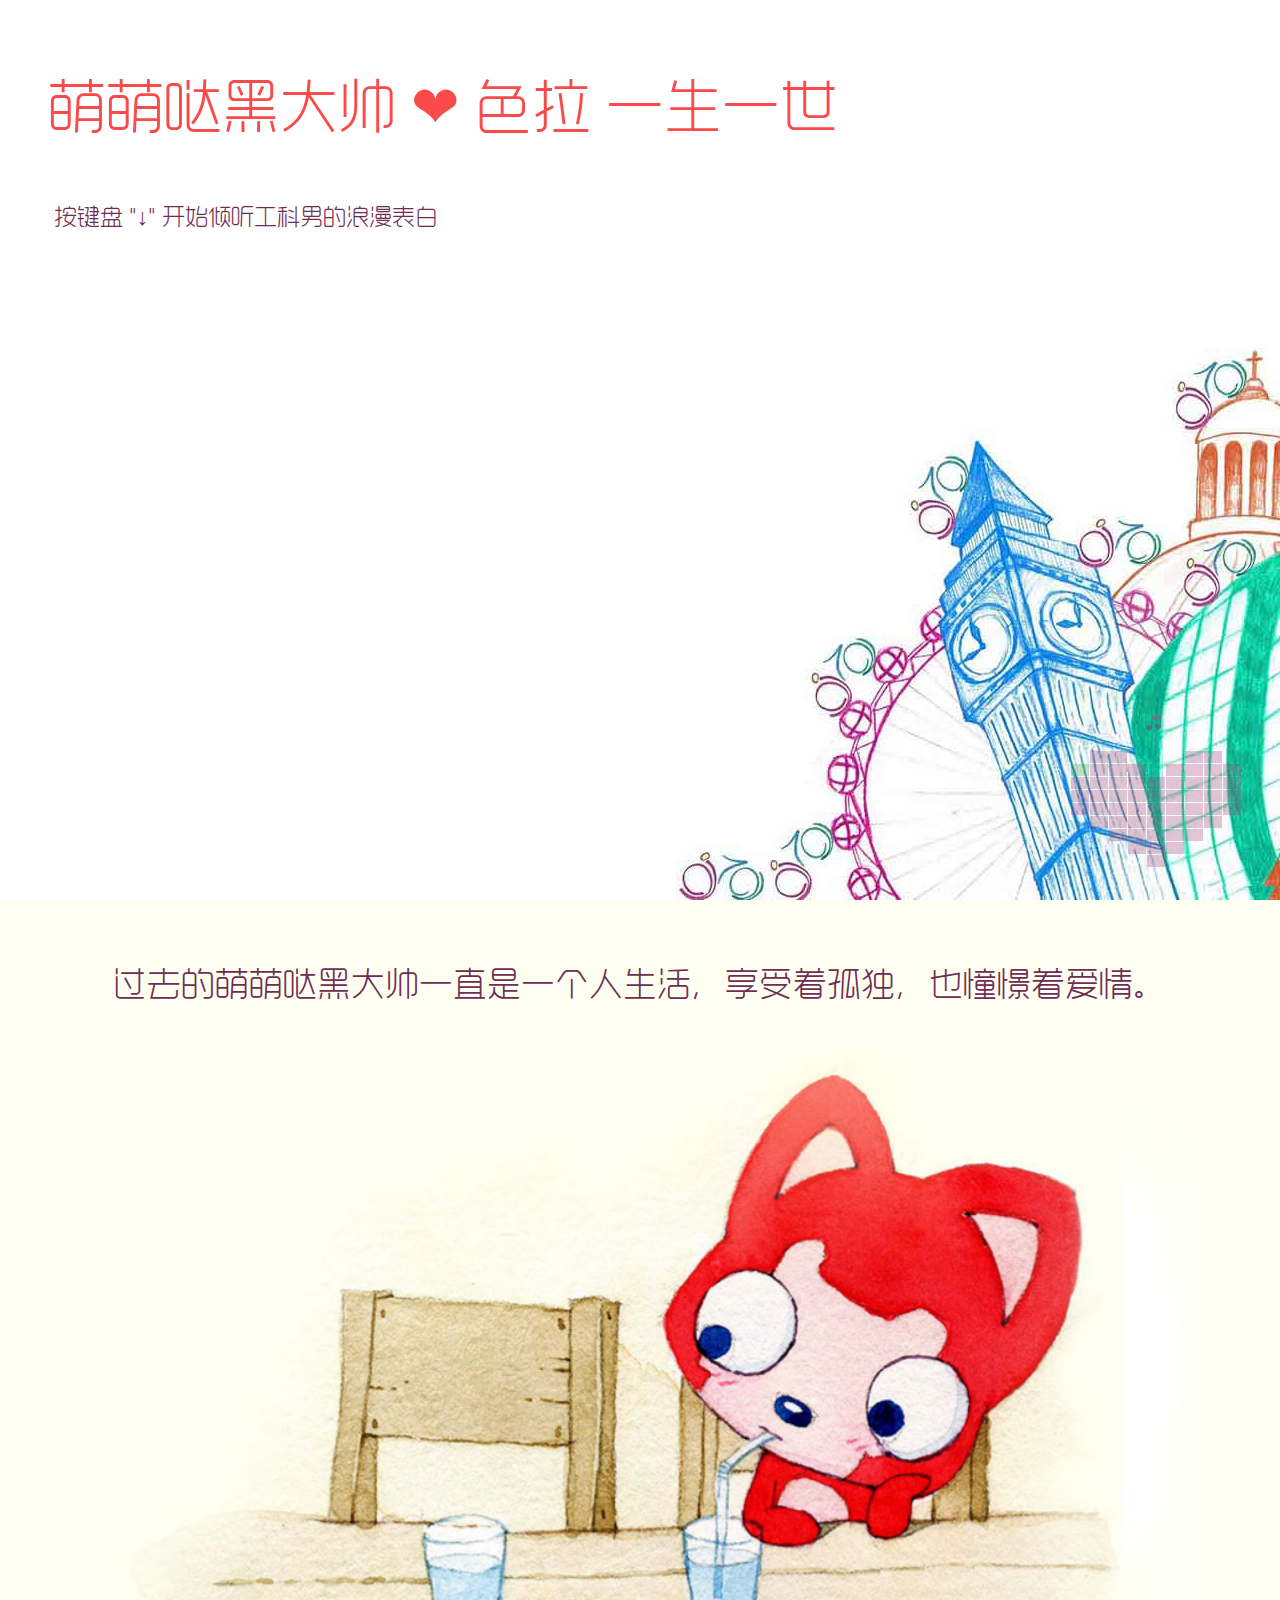
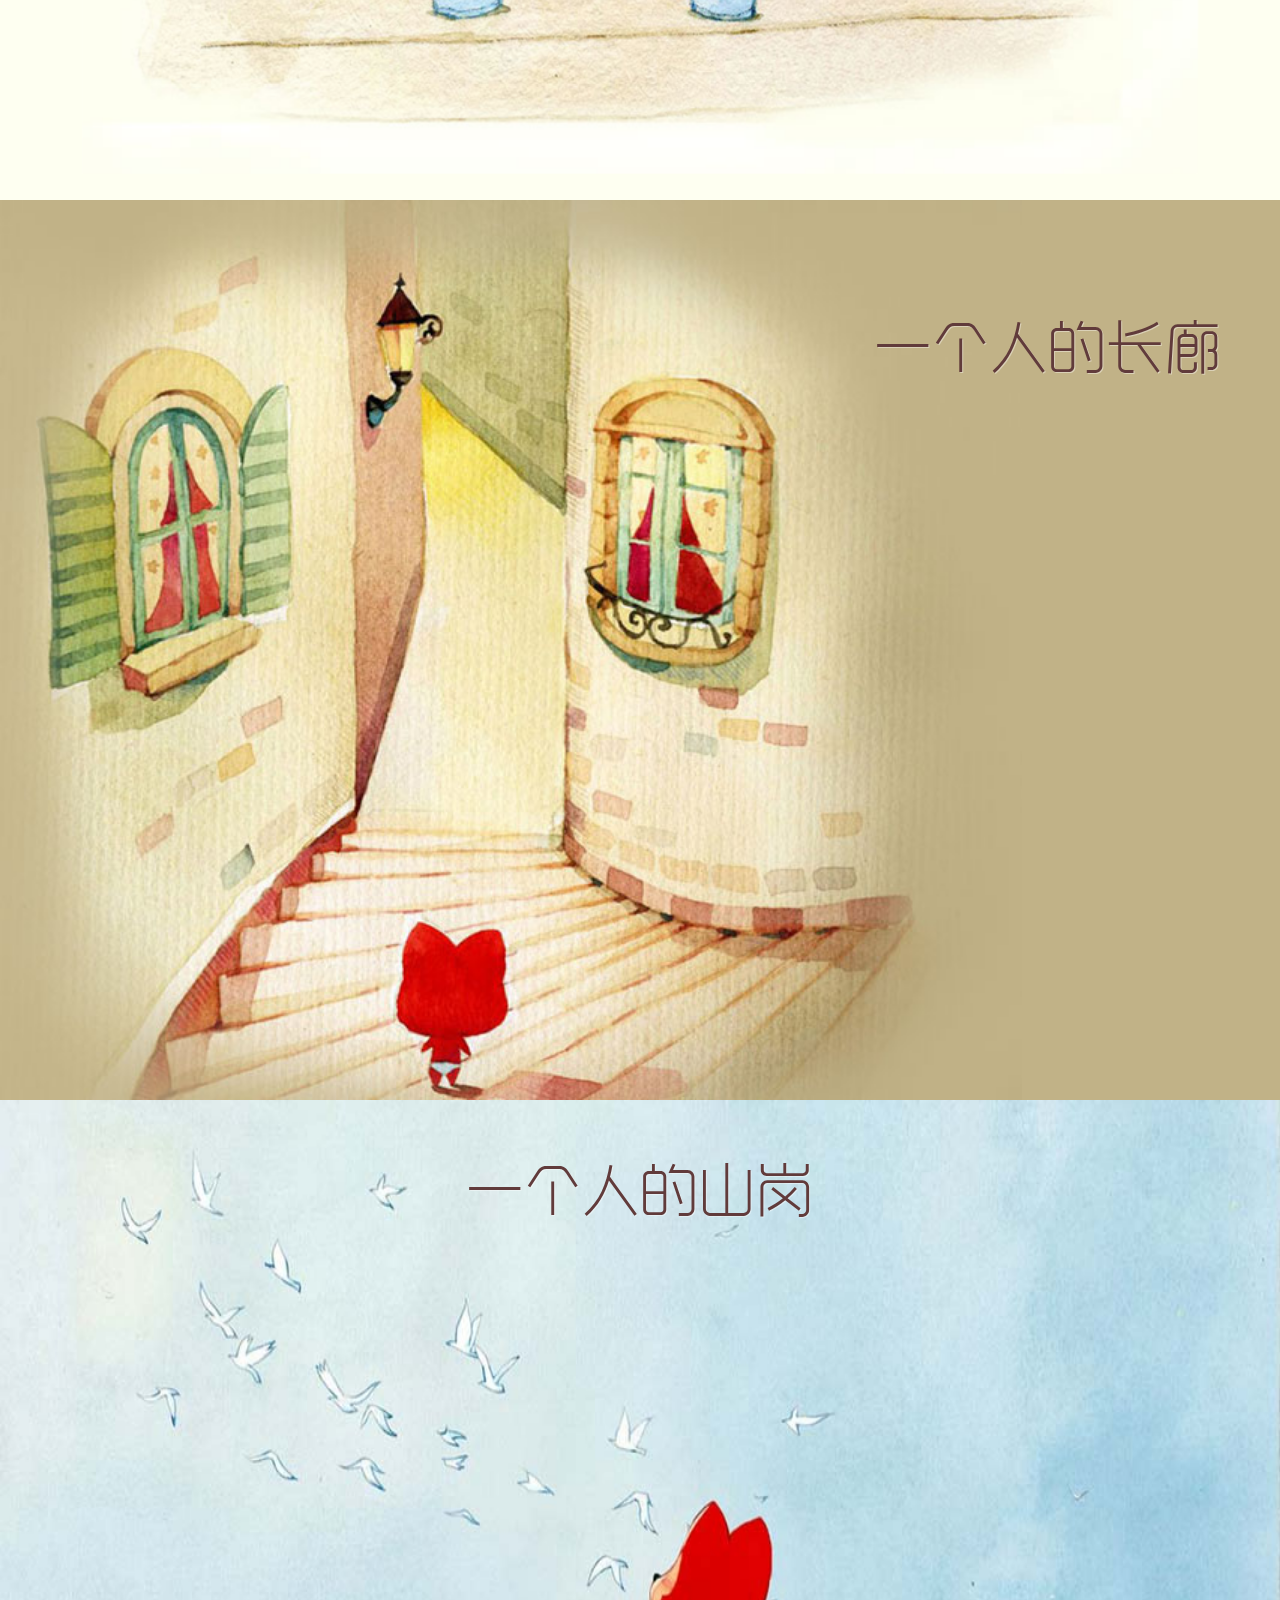
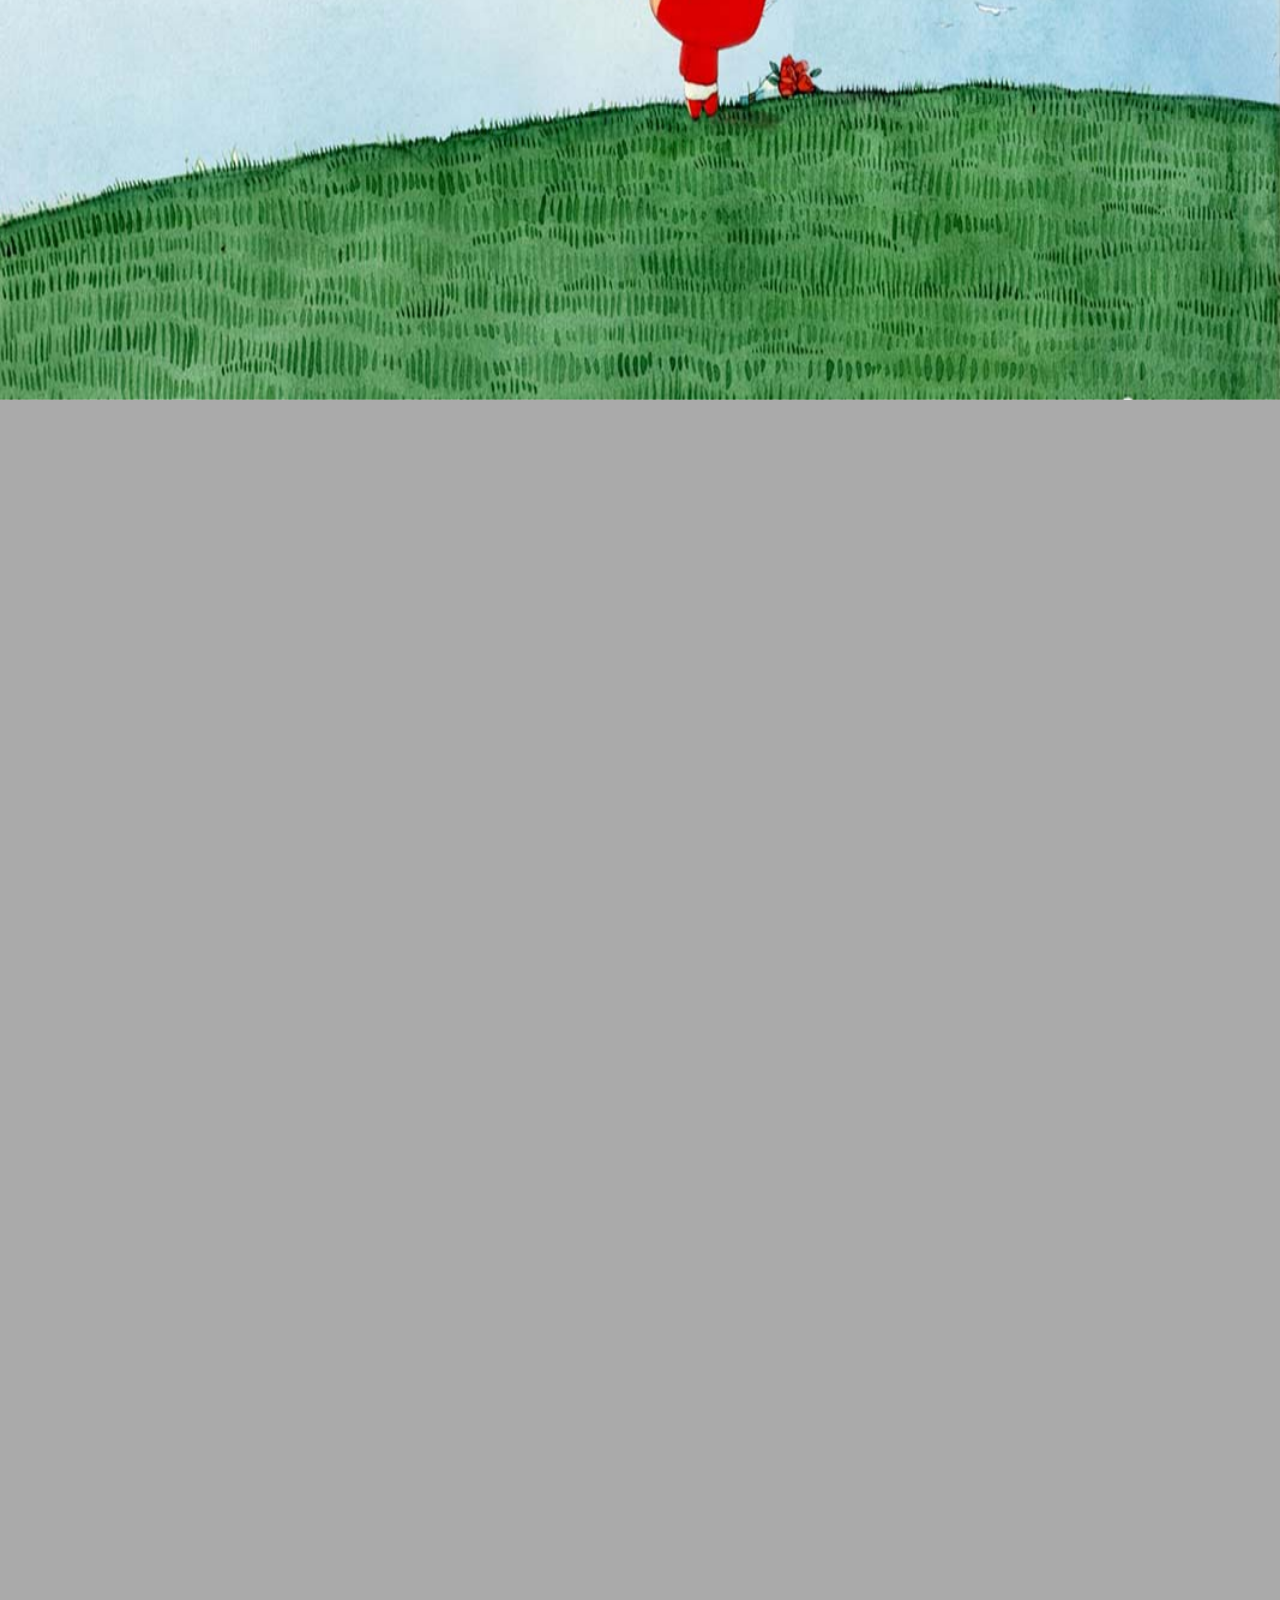
==== commit 377d9108: "x" ====
--- a/index.htm
+++ b/index.htm
@@ -27,7 +27,7 @@
 	<div class="flowtime">
 		<div class="ft-section section-1" data-id="section-1">
 			<div id="/section-1/page-1" class="ft-page page-1" data-id="page-1">
-				<p class="text1"><span id="text-75" contenteditable="true">色拉</span> ❤ <span id="text-76" contenteditable="true">色拉</span> <span id="text-77" contenteditable="true">一生一世</span></p>
+				<p class="text1"><span id="text-75" contenteditable="true">萌萌哒黑大帅</span> ❤ <span id="text-76" contenteditable="true">色拉</span> <span id="text-77" contenteditable="true">一生一世</span></p>
 				<p class="text2">按键盘 "↓" <span id="text-78" contenteditable="true">开始倾听工科男的浪漫表白</span></p>
 			</div>
 			<div id="/section-1/page-2" class="ft-page page-2" data-id="page-2">
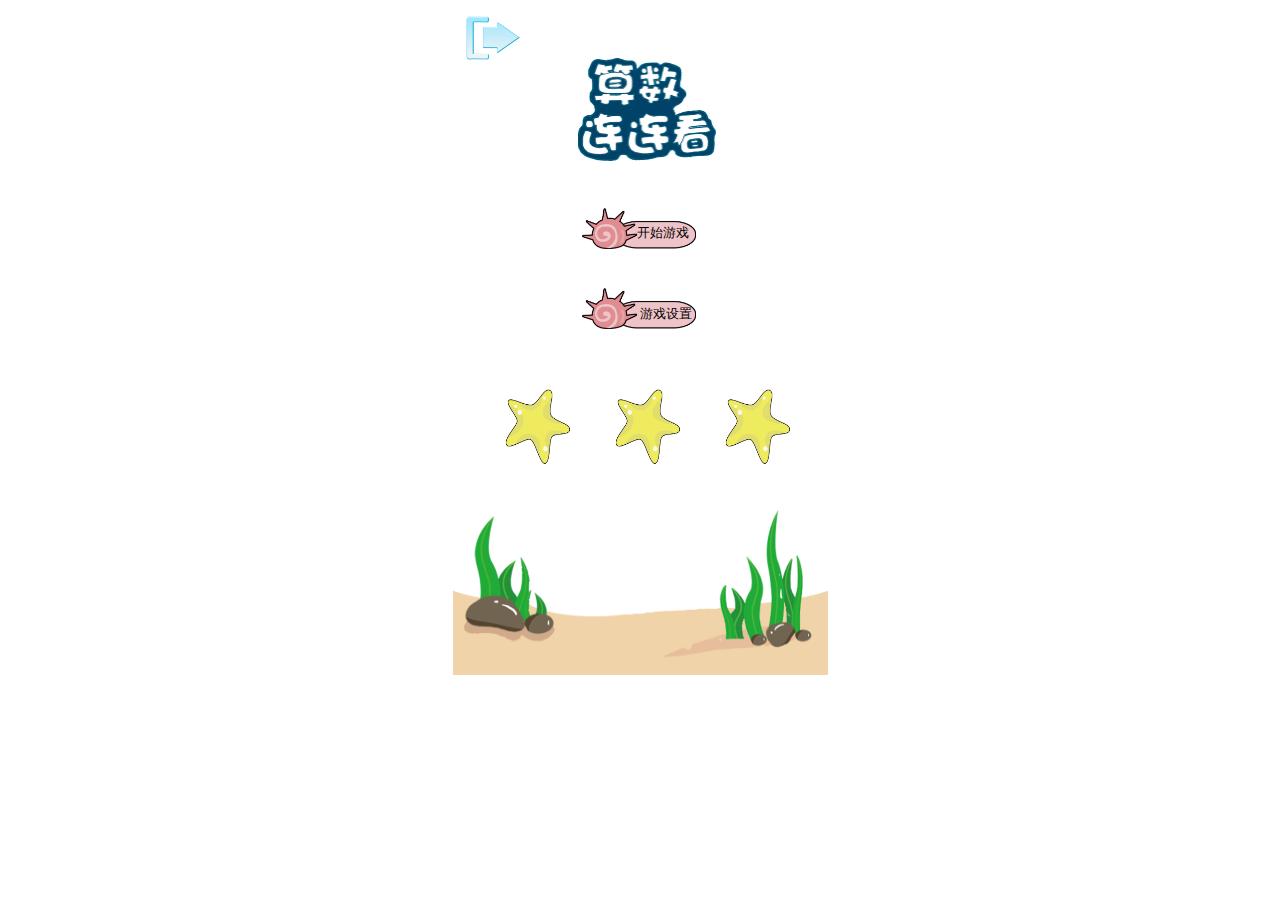
==== commit baeb22c0: "update index format" ====
--- a/index.htm
+++ b/index.htm
@@ -1,306 +1,22 @@
-<html><!DOCTYPE HTML>
-<!--[if IE 6]>
-<html id="ie6" class="ie ie6 lt-ie9">
-<![endif]-->
-<!--[if IE 7]>
-<html id="ie7" class="ie ie7 lt-ie9">
-<![endif]-->
-<!--[if IE 8]>
-<html id="ie8" class="ie ie8 lt-ie9">
-<![endif]-->
-<!--[if gte IE 9]>
-<html class="ie ie9">
-<![endif]-->
-<!--[if !(IE)]><!-->
+<!DOCTYPE html>
 <html>
-<!--<![endif]-->
-<head>
-	<meta http-equiv='Pragma' content='no-cache' />
-	<meta charset="UTF-8">
-	<meta name="viewport" content="width=device-width, minimum-scale=1.0, maximum-scale=1.0, user-scalable=no">
-	<meta name="author" content="DSX,工科男表白,浪漫表白,表白网站">
-	<meta name="description" content="这是萌萌哒黑大帅为色拉表白制作的表白网站">
-	<title>色拉X LOVE 色拉X</title>
-	<link rel="stylesheet" href="all.min.css" >
-</head>
-<body>
-	<div class="flowtime">
-		<div class="ft-section section-1" data-id="section-1">
-			<div id="/section-1/page-1" class="ft-page page-1" data-id="page-1">
-				<p class="text1"><span id="text-75" contenteditable="true">萌萌哒黑大帅</span> ❤ <span id="text-76" contenteditable="true">色拉</span> <span id="text-77" contenteditable="true">一生一世</span></p>
-				<p class="text2">按键盘 "↓" <span id="text-78" contenteditable="true">开始倾听工科男的浪漫表白</span></p>
-			</div>
-			<div id="/section-1/page-2" class="ft-page page-2" data-id="page-2">
-				<p class="top-text" id="text-1" contenteditable="true">过去的萌萌哒黑大帅一直是一个人生活，享受着孤独，也憧憬着爱情。</p>
-				<img src="img/iali63.jpg" tppabs="img/iali63.jpg"  alt="过去的萌萌哒黑大帅一直是一个人生活，享受着孤独，也憧憬着爱情。" />
-			</div>
-			<div id="/section-1/page-3" class="ft-page page-3 left-img" data-id="page-3">
-				<h2 class="text" id="text-2" contenteditable="true">一个人的长廊</h2>
-				<img src="img/iali35.jpg" tppabs="img/iali35.jpg"  alt="一个人的长廊"/>
-			</div>
-			<div id="/section-1/page-4" class="ft-page page-4 full-img" data-id="page-4">
-				<h2 class="center-text" id="text-3" contenteditable="true">一个人的山岗</h2>
-				<img src="img/iali6.jpg" tppabs="img/iali6.jpg"  alt="一个人的山岗" />
-			</div>
-		</div>
-		<div class="ft-section section-2" data-id="section-2">
-			<div id="/section-2/page-1" class="ft-page page-5 full-img" data-id="page-1">
-				<h2 class="center-text" id="text-4" contenteditable="true">一个人的地铁</h2>
-				<img src="img/iali19.jpg" tppabs="img/iali19.jpg"  alt="一个人的地铁" />
-			</div>
-			<div id="/section-2/page-2" class="ft-page page-6" data-id="page-2">
-				<h2 class="center-text" id="text-5" contenteditable="true">一个人的游乐场</h2>
-				<img src="img/iali29.jpg" tppabs="img/iali29.jpg" alt="一个人的游乐场"/>
-			</div>
-			<div id="/section-2/page-3" class="ft-page page-7" data-id="page-3">
-				<h3 id="text-6" contenteditable="true">但他依然乐观，微笑着，等待着</h3>
-				<img src="img/iali60.jpg" tppabs="img/iali60.jpg"  alt="但他依然乐观，微笑着，等待着"/>
-			</div>
-			<div id="/section-2/page-4" class="ft-page page-8 full-img" data-id="page-4">
-				<h3 id="text-7" contenteditable="true">生活难免有风风雨雨</h3>
-				<img src="img/iali51.jpg" tppabs="img/iali51.jpg" alt="生活难免有风风雨雨" />
-			</div>
-			<div id="/section-2/page-5" class="ft-page page-9" data-id="page-5">
-				<h3 id="text-8" contenteditable="true">他总是能够轻松的应对</h3>
-				<img src="img/iali5.jpg" tppabs="img/iali5.jpg" />
-			</div>
-			<div id="/section-2/page-6" class="ft-page page-10" data-id="page-6">
-				<h3 id="text-9" contenteditable="true">并且面带阳光、自信的笑容</h3>
-				<img src="img/iali22.jpg" tppabs="img/iali22.jpg" />
-			</div>
-		</div>
-		<div class="ft-section section-3" data-id="section-3">
-			<div id="/section-3/page-1" class="ft-page page-11 full-img" data-id="page-1">
-				<h3 id="text-10" contenteditable="true">生活也不会总是一帆风顺</h3>
-				<img src="img/iali24.jpg" tppabs="img/iali24.jpg"  />
-			</div>
-			<div id="/section-3/page-2" class="ft-page page-12" data-id="page-2">
-				<h3><span id="text-11" contenteditable="true">但他每次都能勇敢的面对</span><br /><span id="text-12" contenteditable="true">随时准备接受生活的挑战</span></h3>
-				<img src="img/iali25.jpg" tppabs="img/iali25.jpg" />
-			</div>
-			<div id="/section-3/page-3" class="ft-page page-13" data-id="page-3">
-				<img src="img/iali64.jpg" tppabs="img/iali64.jpg" alt='可是小明的爱情又在哪里呢？' />
-				<h3 id="text-13" contenteditable="true">可是萌萌哒黑大帅的爱情又在哪里呢？</h3>
-			</div>
-			<div id="/section-3/page-4" class="ft-page page-14 left-img" data-id="page-4">
-				<h3 id="text-14" contenteditable="true">在镜子里面吗？他不敢相信</h3>
-				<img src="img/iali46.jpg" tppabs="img/iali46.jpg" />
-			</div>
-			<div id="/section-3/page-5" class="ft-page page-15 left-img" data-id="page-5">
-				<h3><span id="text-15" contenteditable="true">他去问大树，我的爱情在哪里？</span><br /><span id="text-16" contenteditable="true">大树告诉他，也许就在不远的地方</span></h3>
-				<img src="img/iali45.jpg" tppabs="img/iali45.jpg" />
-			</div>
-			<div id="/section-3/page-6" class="ft-page page-16 left-img" data-id="page-6">
-				<h3><span id="text-17" contenteditable="true">于是，萌萌哒黑大帅一个人继续向前走</span><br /><span id="text-18" contenteditable="true">走在茫茫的雪地上</span></h3>
-				<img src="img/iali66.jpg" tppabs="img/iali66.jpg" />
-			</div>
-			<div id="/section-3/page-7" class="ft-page page-17 top-text" data-id="page-7">
-				<h3 id="text-19" contenteditable="true">直到有一天萌萌哒黑大帅与色拉相遇了</h3>
-				<img src="img/iali16.jpg" tppabs="img/iali16.jpg" />
-			</div>
-		</div>
-		<div class="ft-section section-4" data-id="section-4">
-			<div id="/section-4/page-1" class="ft-page page-18 full-img" data-id="page-1">
-				<p class="text" id="text-20" contenteditable="true">萌萌哒黑大帅喜欢色拉，非常非常的喜欢，因为色拉的出现，萌萌哒黑大帅脸上有了更加灿烂的笑容</p>
-				<img src="img/iali11.jpg" tppabs="img/iali11.jpg"  />
-			</div>
-			<div id="/section-4/page-2" class="ft-page page-19" data-id="page-2">
-				<h3 id="text-21" contenteditable="true">可是色拉会喜欢萌萌哒黑大帅吗？</h3>
-				<img src="img/iali75.jpg" tppabs="img/iali75.jpg" />
-			</div>
-			<div id="/section-4/page-3" class="ft-page page-20" data-id="page-3">
-				<img src="img/iali59.png" tppabs="img/iali59.png" />
-				<h3 id="text-22" contenteditable="true">萌萌哒黑大帅想。。。</h3>
-				<img src="img/iali9.jpg" tppabs="img/iali9.jpg" />
-			</div>
-			<div id="/section-4/page-4" class="ft-page page-21" data-id="page-4">
-				<h3 id="text-23" contenteditable="true">萌萌哒黑大帅想和色拉在一起</h3>
-				<img src="img/iali59.png" tppabs="img/iali59.png" />
-			</div>
-			<div id="/section-4/page-5" class="ft-page page-22 left-img" data-id="page-5">
-				<h3 id="text-24" contenteditable="true">然后萌萌哒黑大帅会经常去找色拉</h3>
-				<img src="img/iali4.jpg" tppabs="img/iali4.jpg" />
-			</div>
-			<div id="/section-4/page-6" class="ft-page page-23 left-img" data-id="page-6">
-				<h3 id="text-25" contenteditable="true">然后两个人一起出去玩</h3>
-				<img src="img/iali44.jpg" tppabs="img/iali44.jpg" />
-			</div>
-			<div id="/section-4/page-7" class="ft-page page-24 full-img" data-id="page-7">	
-				<h3 id="text-26" contenteditable="true">晚上萌萌哒黑大帅会把色拉送回家</h3>
-				<img src="img/iali32.jpg" tppabs="img/iali32.jpg" />
-			</div>
-		</div>
-		<div class="ft-section section-5" data-id="section-5">
-			<div id="/section-5/page-1" class="ft-page page-25 left-img" data-id="page-1">
-				<h3><span id="text-27" contenteditable="true">直到很晚</span><br /><span id="text-28" contenteditable="true">色拉再一个人回家</span></h3>
-				<img src="img/iali37.jpg" tppabs="img/iali37.jpg" />
-			</div>
-			<div id="/section-5/page-2" class="ft-page page-26 top-text" data-id="page-2">
-				<h3 id="text-29" contenteditable="true">然后高兴地进入梦乡，在梦中还会和色拉在一起</h3>
-				<img src="img/iali10.gif" tppabs="img/iali10.gif" />
-			</div>
-			<div id="/section-5/page-3" class="ft-page page-27" data-id="page-3">
-				<h3 id="text-30" contenteditable="true">萌萌哒黑大帅想成为了色拉的逛街助手</h3>
-				<img src="img/iali67.jpg" tppabs="img/iali67.jpg"  />
-			</div>
-			<div id="/section-5/page-4" class="ft-page page-28" data-id="page-4">
-				<h3 id="text-31" contenteditable="true">然后，萌萌哒黑大帅和色拉一起去很多地方玩</h3>
-				<img src="img/iali40.jpg" tppabs="img/iali40.jpg" />
-			</div>
-			<div id="/section-5/page-5" class="ft-page page-29" data-id="page-5">
-				<h3 id="text-32" contenteditable="true">萌萌哒黑大帅也想和色拉一块成为一对吃货</h3>
-				<img src="img/iali12.jpg" tppabs="img/iali12.jpg" />
-			</div>
-			<div id="/section-5/page-6" class="ft-page page-30" data-id="page-6">
-				<h3 id="text-33" contenteditable="true">再然后，他们会搬到了一起</h3>
-				<img src="img/iali76.gif" tppabs="img/iali76.gif" />
-			</div>
-			<div id="/section-5/page-7" class="ft-page page-31" data-id="page-7">
-				<h3 id="text-34" contenteditable="true">再然后，色拉会开始学习她的技能</h3>
-				<img src="img/iali77.jpg" tppabs="img/iali77.jpg" />
-			</div>
-		</div>
-		<div class="ft-section section-6" data-id="section-6">
-			<div id="/section-6/page-1" class="ft-page page-32" data-id="page-1">
-				<h3 id="text-35" contenteditable="true">煮饭</h3>
-				<img src="img/iali62.jpg" tppabs="img/iali62.jpg"  />
-			</div>
-			<div id="/section-6/page-2" class="ft-page page-33 top-text" data-id="page-2">
-				<h3 id="text-36" contenteditable="true">那时候，每天早上，他们吃着自己做的美食</h3>
-				<img src="img/iali3.jpg" tppabs="img/iali3.jpg" />
-			</div>
-			<div id="/section-6/page-3" class="ft-page page-34 left-img" data-id="page-3">
-				<h3 id="text-37" contenteditable="true">然后在同一个站台，高高兴兴的一起上班</h3>
-			</div>
-			<div id="/section-6/page-4" class="ft-page page-35" data-id="page-4">
-				<h3><span id="text-38" contenteditable="true">萌萌哒黑大帅会感觉自己好幸福。</span><br /><span id="text-39" contenteditable="true">因为自己有了家</span><br /><span id="text-40" contenteditable="true">那个有色拉在的地方</span></h3>
-				<img src="img/iali8.gif" tppabs="img/iali8.gif" />
-			</div>
-			<div id="/section-6/page-5" class="ft-page page-36 full-img" data-id="page-5">
-				<h3 id="text-41" contenteditable="true">他们可能偶尔也会吵架</h3>
-				<img src="img/iali31.jpg" tppabs="img/iali31.jpg" />
-			</div>
-			<div id="/section-6/page-6" class="ft-page page-37 left-img" data-id="page-6">
-				<h3 id="text-42" contenteditable="true">萌萌哒黑大帅不想这样</h3>
-				<img src="img/iali49.jpg" tppabs="img/iali49.jpg" />
-			</div>
-			<div id="/section-6/page-7" class="ft-page page-38 bottom-text" data-id="page-7">
-				<img src="img/iali21.jpg" tppabs="img/iali21.jpg" />
-				<h3 id="text-43" contenteditable="true">一定是我有什么做的不对，萌萌哒黑大帅会这么想</h3>
-			</div>
-		</div>
-		<div class="ft-section section-7" data-id="section-7">
-			<div id="/section-7/page-1" class="ft-page page-39 left-img" data-id="page-1">
-				<h3 id="text-44" contenteditable="true">如果没有色拉在身边，窗外就没有风景</h3>
-				<img src="img/iali2.jpg" tppabs="img/iali2.jpg" />
-			</div>
-			<div id="/section-7/page-2" class="ft-page page-40" data-id="page-2">
-				<h3 id="text-45" contenteditable="true">如果没有色拉在身后</h3>
-				<img src="img/iali14.jpg" tppabs="img/iali14.jpg"  />
-			</div>
-			<div id="/section-7/page-3" class="ft-page page-41" data-id="page-3">
-				<img src="img/iali30_1.jpg" tppabs="img/iali30_1.jpg" class='img1'/>
-				<img src="img/iali30_2.jpg" tppabs="img/iali30_2.jpg" class='img2'/>
-				<h3 id="text-46" contenteditable="true"> 萌萌哒黑大帅又怎会飞的更高更远</h3>
-			</div>
-			<div id="/section-7/page-4" class="ft-page page-42" data-id="page-4">
-				<h3><span id="text-47" contenteditable="true">萌萌哒黑大帅不想这样。他要为色拉改变自己</span><br /><span id="text-48" contenteditable="true">色拉不知道色拉喜欢什么，但他一定会满足她的一切。</span></h3>
-				<img src="img/iali69.jpg" tppabs="img/iali69.jpg"  />
-			</div>
-			<div id="/section-7/page-5" class="ft-page page-43" data-id="page-5">
-				<img src="img/iali42.jpg" tppabs="img/iali42.jpg" />
-				<h3 id="text-49" contenteditable="true">我愿意一直陪伴着你</h3>
-			</div>
-			<div id="/section-7/page-6" class="ft-page page-44 left-img" data-id="page-6">
-				<h3><span id="text-50" contenteditable="true">爱情就像花草一样</span><br /><span id="text-51" contenteditable="true">需要用包容来浇灌</span></h3>
-				<img src="img/iali0.jpg" tppabs="img/iali0.jpg" />
-			</div>
-			<div id="/section-7/page-7" class="ft-page page-45 left-img" data-id="page-7">
-				<h3><span id="text-52" contenteditable="true">直到一天，萌萌哒黑大帅不想让自己后悔</span><br /><span id="text-53" contenteditable="true">色拉开始准备一份惊喜</span></h3>
-				<img src="img/iali18.jpg" tppabs="img/iali18.jpg" />
-			</div>
-		</div>
-		<div class="ft-section section-8" data-id="section-8">
-			<div id="/section-8/page-1" class="ft-page page-46" data-id="page-1">
-				<img src="img/iali57.gif" tppabs="img/iali57.gif" />
-				<h3>
-					<span id="text-54" contenteditable="true">看着惊喜一点点准备好了</span>
-					<span id="text-55" contenteditable="true">萌萌哒黑大帅好开心</span>
-					<span id="text-56" contenteditable="true">因为他想象着色拉看到时</span>
-					<span id="text-57" contenteditable="true">开心的样子</span>
-				</h3>
-			</div>
-			<div id="/section-8/page-2" class="ft-page page-47 top-text" data-id="page-2">
-				<img src="img/iali58.jpg" tppabs="img/iali58.jpg" />
-				<h3>
-					<span id="text-58" contenteditable="true">想想未来他们或许</span>
-                    <span id="text-59" contenteditable="true">会有一辈子</span>
-					<span id="text-59" contenteditable="true">色拉好开心</span>
-					<span id="text-60" contenteditable="true">或许他可以和色拉一起</span>
-					<span id="text-61" contenteditable="true">去全世界好多地方玩</span></h3>
-				
-			</div>
-			<div id="/section-8/page-3" class="ft-page page-48 left-img" data-id="page-3">
-				<p><span id="text-62" contenteditable="true">萌萌哒黑大帅也会继续努力</span><br /><span id="text-63" contenteditable="true">为了他和色拉的梦之城堡</span></p>
-				<img src="img/iali65.jpg" tppabs="img/iali65.jpg"  />
-			</div>
-			<div id="/section-8/page-4" class="ft-page page-49 full-img" data-id="page-4">
-			<img src="img/iali71.jpg" tppabs="img/iali71.jpg" />
-				<p class="text">
-					<span class='text' id="text-64" contenteditable="true">萌萌哒黑大帅很幸福，因为他遇到了色拉。他相信后面的每天都会是快乐的</span><br />
-					<span class='text' id="text-65" contenteditable="true">简简单单，体会与色拉在一起的每一个刻</span>
-				</p>
-			</div>
-			<div id="/section-8/page-5" class="ft-page page-50" data-id="page-5">
-				<p class='text' id="text-66" contenteditable="true">萌萌哒黑大帅想和色拉一起过幸福的生活</p>
-				<img src="img/iali50_1.jpg" tppabs="img/iali50_1.jpg" class='img1' />
-				<img src="img/iali50_2.jpg" tppabs="img/iali50_2.jpg" class='img2' />
-			</div>
-			<div id="/section-8/page-6" class="ft-page page-51" data-id="page-6">
-				<p>
-					<span id="text-67" contenteditable="true">永远有多远？</span><br />
-					<span id="text-68" contenteditable="true">比时间多一秒就是永远，我会永远爱你</span><br />
-					<span id="text-69" contenteditable="true">世界有多大？</span><br />
-					<span id="text-70" contenteditable="true">你走到哪里，世界就有多大</span>
-					</p>
-			</div>
-		</div>
-		<div class="ft-section section-9" data-id="section-9">
-			<div id="/section-9/page-1" class="ft-page page-52 full-img" data-id="page-1">
-				<h3 id="text-71" contenteditable="true">如果三年后你注定是我女朋友，你何不提早行使你的权利</h3>
-				<img src="img/iali20.jpg" tppabs="img/iali20.jpg"  />
-			</div>
-			<div id="/section-9/page-2" class="ft-page page-53" data-id="page-2">
-				<img src="img/iali68.jpg" tppabs="img/iali68.jpg" alt='happy birthday' />
-				<h3 id="text-72" contenteditable="true">我爱你</h3>
-			</div>
-			<div id="/section-9/page-3" class="ft-page page-54 center-img" data-id="page-3" >
-				<div class="center-img">I love you</div>
-			</div>
-			<div id="/section-9/page-4" class="ft-page page-55 right-img" data-id="page-4">
-				<img src="img/14915.jpg" tppabs="img/14915.jpg" />
-				<p class="text">
-					<span id="text-73" contenteditable="true">我相信，萌萌哒黑大帅和色拉的故事会一直继续下去。</span><br />
-					<span id="text-74" contenteditable="true">无论精彩、平淡都会是他们喜欢的。</span><br />
-                    <span id="text-74" contenteditable="true">色拉，我爱你</span><br />
-					<br />
-					<br />
-					<span> -- 按“Esc"键有惊喜</span>
-				</p>				
-			</div>
-		</div>
-	</div>
-	<div class="nojavascript">您的浏览器禁用了javascript，无法正常浏览本页面</div>
-	
+    <head>
+        <meta charset="utf-8" />
+        <title>arithmetic connection</title>
+        <link rel="stylesheet" type="text/css" href="css/index.css"/>
+    </head>
 
-	<audio id="bgmMusic" src="lovebgm.mp3" autoplay="autoplay" loop preload="auto" type="audio/mp3"></audio>
-
-	
-	<script src="jquery.min.js" tppabs="http://libs.baidu.com/jquery/1.8.3/jquery.min.js"></script>
-	<script src="all.min.js" ></script>
-	<script src="love.min.js" ></script>
-	<div class="mPower"><span id="on" title="点击暂停" style=""></span><span id="off" title="点击播放"  style=""></span></div>
-
-	
-</body>
-</html>
+    <body>
+        <div id="background" alt="背景">  <!--游戏背景-->
+            <div id="background2" alt="背景海草"></div>  <!--游戏背景2-->
+            <div id="headTitle"></div> <!--开始标题-->
+            <button id="startButton" >开始游戏</button> <!--开始按钮-->
+            <button id="settingButton" >游戏设置</button> <!--设置按钮-->
+            <button id="exitButton" ></button> <!--退出按钮-->
+            <div id="star1"></div> <!--星星1-->
+            <div id="star2"></div> <!--星星2-->
+            <div id="star3"></div> <!--星星3-->
+        </div>
+        <script type="text/javascript" src='js/game.js'></script>
+    </body>
+</html>--- a/css/index.css
+++ b/css/index.css
@@ -0,0 +1,92 @@
+#background{/*游戏背景*/
+  width: 375px;
+  height: 667px; 
+  margin: 0 auto;
+  background-image: url(../assets/img/background.png);
+  background-size: 100% 100%;
+  position: relative;
+  overflow: hidden;
+}
+#background2{/*游戏背景2*/
+  width: 375px;
+  height: 500px; 
+  background-image: url(../assets/img/grass.png);
+  background-size: 100% 33%;
+  position: absolute;
+  left: 375;
+  top: 502px;
+}
+#headTitle{/*开始标题*/
+  width: 138px;
+  height: 102.5px;
+  background-image: url(../assets/img/title.png);
+  background-size: 100% 100%;
+  position: absolute;
+  left: 125px;
+  top: 50px;
+}
+#startButton{/*开始按钮*/
+  width: 114.3px;
+  height: 41.03px;
+  border: none;
+  background-image: url(../assets/img/button.png);
+  background-size: 100% 100%;
+  position: absolute;
+  left: 129px;
+  top: 200px;
+  background-color: transparent;
+  padding-top:10px;
+  padding-left:54px;
+}
+#settingButton{/*设置按钮*/
+  width: 114.3px;
+  height: 41.03px;
+  border: none;
+  padding: 0;margin: 0;
+  background-image: url(../assets/img/button.png);
+  background-size: 100% 100%;
+  position: absolute;
+  left: 129px;
+  top: 280px;
+  background-color: transparent;
+  padding-top: 10px;
+  padding-left: 54px;
+}
+#exitButton{/*退出按钮*/
+  width: 80px;
+  height: 60px;
+  border: none;
+  padding: 0;margin: 0;
+  background-image: url(../assets/img/exit.gif);
+  background-size: 100% 100%;
+  position: absolute;
+  left: 0px;
+  top: 0px;
+  background-color: transparent;
+}
+#star1{/*星星1*/
+  height: 80px;
+  width: 70px;
+  background-image: url(../assets/img/star.png);
+  background-size: 100% 100%;
+  position: absolute;
+  left: 50px;
+  top: 380px;
+}
+#star2{/*星星2*/
+  height: 80px;
+  width: 70px;
+  background-image: url(../assets/img/star.png);
+  background-size: 100% 100%;
+  position: absolute;
+  left: 160px;
+  top: 380px;
+}#star3{/*星星3*/
+  height: 80px;
+  width: 70px;
+  background-image: url(../assets/img/star.png);
+  background-size: 100% 100%;
+  position: absolute;
+  left: 270px;
+  top: 380px;
+}